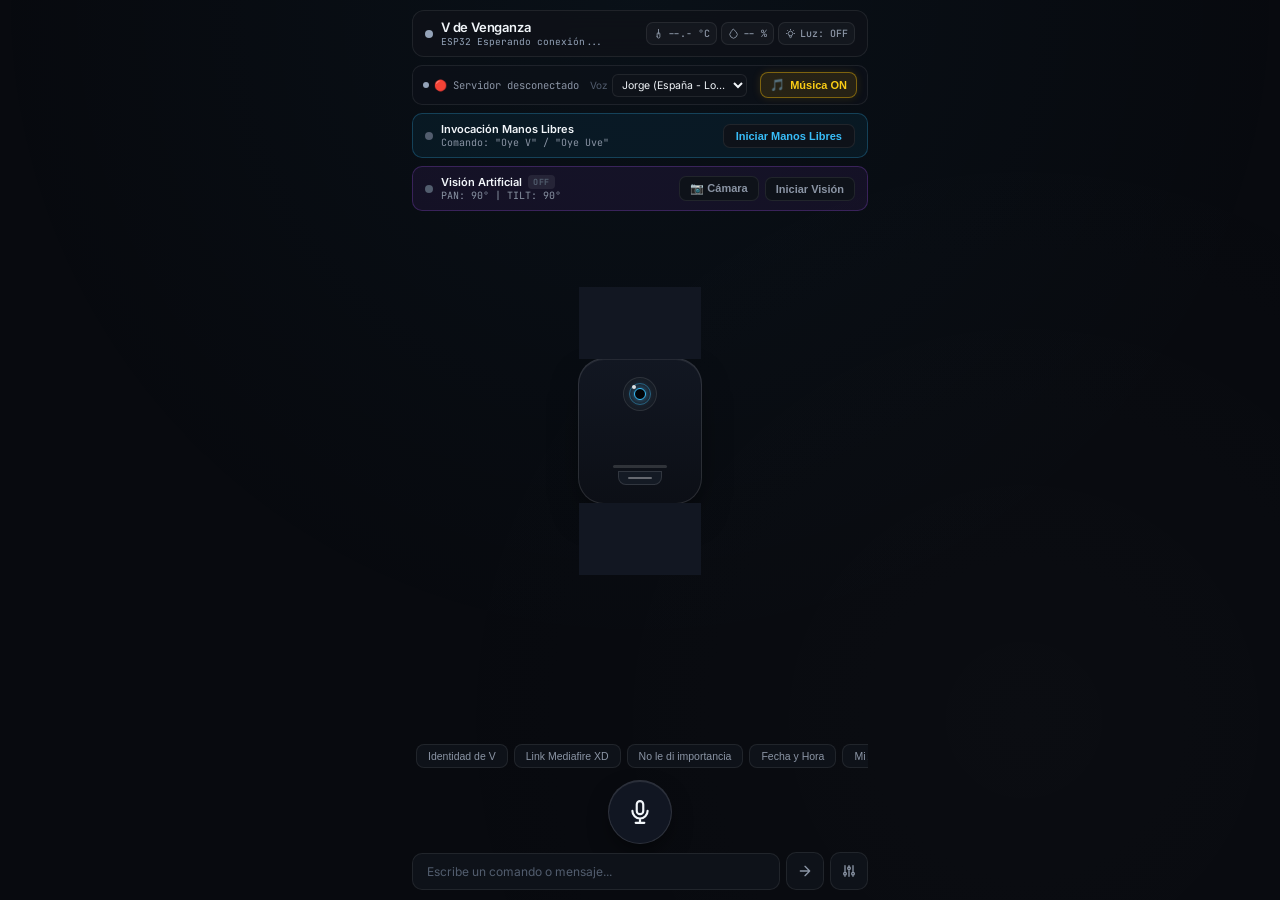
==== server_pc/static/index.html @ f15b4388 "feat: optimizaciones de rendimiento, modo conversacional V de Venganza y manos libres 'Oye V' - Desa" ====
<!DOCTYPE html>
<html lang="es">

<head>
  <meta charset="UTF-8">
  <meta name="viewport" content="width=device-width, initial-scale=1.0, maximum-scale=1.0, user-scalable=no">
  <meta name="theme-color" content="#090c10">
  <meta name="apple-mobile-web-app-capable" content="yes">
  <meta name="apple-mobile-web-app-status-bar-style" content="black-translucent">
  <title>V de Venganza · Asistente Animatrónico</title>

  <!-- Google Fonts: Inter / Plus Jakarta Sans & JetBrains Mono -->
  <link rel="preconnect" href="https://fonts.googleapis.com">
  <link rel="preconnect" href="https://fonts.gstatic.com" crossorigin>
  <link
    href="https://fonts.googleapis.com/css2?family=Inter:wght@400;500;600;700&family=JetBrains+Mono:wght@400;500;600&display=swap"
    rel="stylesheet">

  <link rel="stylesheet" href="style.css">
</head>

<body>

  <div class="app-container">

    <!-- CABECERA PRINCIPAL -->
    <header class="app-header">
      <div class="brand">
        <span class="status-pulse" id="esp32Dot"></span>
        <div class="brand-info">
          <span class="brand-name">V de Venganza</span>
          <span class="brand-status" id="esp32StatusText">ESP32 desconectado</span>
        </div>
      </div>

      <!-- TELEMETRÍA Y CONTROL RÁPIDO -->
      <div class="telemetry-bar">
        <div class="telemetry-item" id="tempBadge" title="Sensor LM75A">
          <svg class="telemetry-icon" viewBox="0 0 24 24" fill="none" stroke="currentColor">
            <path stroke-linecap="round" stroke-linejoin="round" stroke-width="2"
              d="M12 3v10m-3 6a3 3 0 006 0v-6a3 3 0 00-6 0v6z" />
          </svg>
          <span id="tempValue">--.- °C</span>
        </div>

        <div class="telemetry-item" id="humBadge" title="Sensor DHT11">
          <svg class="telemetry-icon" viewBox="0 0 24 24" fill="none" stroke="currentColor">
            <path stroke-linecap="round" stroke-linejoin="round" stroke-width="2"
              d="M12 2.69l5.66 5.66a8 8 0 11-11.31 0z" />
          </svg>
          <span id="humValue">-- %</span>
        </div>

        <button class="telemetry-item telemetry-toggle" id="btnToggleLight" title="Control Pin D7">
          <svg class="telemetry-icon" viewBox="0 0 24 24" fill="none" stroke="currentColor">
            <path stroke-linecap="round" stroke-linejoin="round" stroke-width="2"
              d="M9.663 17h4.673M12 3v1m6.364 1.636l-.707.707M21 12h-1M4 12H3m3.343-5.657l-.707-.707m2.828 9.9a5 5 0 117.072 0l-.548.547A3.374 3.374 0 0014 18.469V19a2 2 0 11-4 0v-.531c0-.895-.356-1.754-.988-2.386l-.548-.547z" />
          </svg>
          <span id="lightText">Luz: OFF</span>
        </button>
      </div>
    </header>

    <!-- BARRA SECUNDARIA DE ESTADO Y VOZ -->
    <div class="system-meta-bar">
      <div class="model-indicator" id="modelStatusPill">
        <span class="status-dot" id="ollamaDot"></span>
        <span class="model-name" id="modelStatusText">Ollama</span>
      </div>

      <div class="voice-selector">
        <label for="voiceSelect">Voz</label>
        <select id="voiceSelect">
          <option value="jorge" selected>Jorge (España - Loquendo Clásico)</option>
          <option value="carlos">Carlos (Latinoamérica - Loquendo)</option>
          <option value="carmen">Carmen (España - Loquendo)</option>
          <option value="diego">Diego (Argentina - Loquendo)</option>
          <option value="esperanza">Esperanza (México - Loquendo)</option>
          <option value="juan">Juan (España - Voz Grave Narrador)</option>
          <option value="francisca">Francisca (Chile - Loquendo)</option>
          <option value="daniel">Daniel (UK - Meme MLG / Moonbase)</option>
          <option value="dave">Dave (US - Loquendo)</option>
          <option value="felipe">Felipe (Brasil - Português)</option>
        </select>
      </div>

      <div class="bgm-control">
        <button class="btn-bgm-toggle active" id="btnToggleBgm" title="Música clásica de Loquendo de fondo">
          <span class="bgm-icon">🎵</span>
          <span id="bgmLabel">Música ON</span>
        </button>
      </div>
    </div>

    <!-- MODO ASISTENTE MANOS LIBRES (WAKENET / TIPO ALEXA) -->
    <div class="alexa-mode-bar" id="alexaModeBar">
      <div class="alexa-mode-info">
        <span class="alexa-pulse-dot" id="alexaDot"></span>
        <div class="alexa-text-group">
          <span class="alexa-mode-title" id="alexaTitle">Invocación Manos Libres</span>
          <span class="alexa-mode-desc" id="alexaDesc">Comando: "Oye V" / "Oye Uve"</span>
        </div>
      </div>
      <button class="alexa-toggle-btn" id="btnToggleAlexa" title="Activar escucha continua de V de Venganza">
        <span id="alexaBtnLabel">Iniciar Manos Libres</span>
      </button>
    </div>

    <!-- MODO VISIÓN ARTIFICIAL (SEGUIMIENTO FACIAL) -->
    <div class="vision-mode-bar" id="visionModeBar">
      <div class="vision-mode-info">
        <span class="vision-pulse-dot" id="visionDot"></span>
        <div class="vision-text-group">
          <div class="vision-title-row">
            <span class="vision-mode-title" id="visionTitle">Visión Artificial</span>
            <span class="vision-badge" id="visionBadge">OFF</span>
          </div>
          <span class="vision-mode-desc" id="visionAngles">PAN: 90° | TILT: 90°</span>
        </div>
      </div>
      <div class="vision-btn-group">
        <button class="vision-preview-btn" id="btnTogglePreview" title="Mostrar/ocultar cámara en vivo">
          <span id="previewBtnLabel">📷 Cámara</span>
        </button>
        <button class="vision-toggle-btn" id="btnToggleVision" title="Activar/desactivar seguimiento facial">
          <span id="visionBtnLabel">Iniciar Visión</span>
        </button>
      </div>
    </div>

    <!-- TARJETA DESPLEGABLE DE VIDEO EN VIVO -->
    <div class="vision-preview-card" id="visionPreviewCard" style="display: none;">
      <div class="vision-video-wrapper">
        <img id="visionFeedImg" alt="Cámara de visión por computadora" />
        <div class="vision-feed-overlay" id="visionFeedOverlay">
          <span id="feedFpsText">FPS: --</span>
          <span id="feedStatusText">INACTIVO</span>
        </div>
      </div>
      <div class="vision-controls-row">
        <label class="vision-chk-label">
          <input type="checkbox" id="chkInvertX" checked> Espejo (X)
        </label>
        <label class="vision-chk-label">
          <input type="checkbox" id="chkInvertY"> Invertir Y
        </label>
        <div class="vision-smooth-group">
          <span>Suavizado:</span>
          <input type="range" id="sliderSmooth" min="0.10" max="0.50" step="0.05" value="0.25">
        </div>
      </div>
    </div>

    <!-- ESCENARIO CENTRAL / CABEZA ANIMATRÓNICA -->
    <main class="animatronic-stage">
      <div class="audio-ripple-container" id="rippleContainer">
        <div class="ripple r1"></div>
        <div class="ripple r2"></div>
      </div>

      <div class="animatronic-avatar">
        <!-- Ojo animatrónico / sensor óptico -->
        <div class="eyes-socket">
          <div class="eyelid-top" id="eyelidTop"></div>
          <div class="eyeball" id="eyeball">
            <div class="pupil-ring"></div>
            <div class="pupil" id="pupil"></div>
            <div class="eye-reflection"></div>
          </div>
          <div class="eyelid-bottom" id="eyelidBottom"></div>
        </div>

        <!-- Mandíbula articulada con Lip-Sync -->
        <div class="jaw-container">
          <div class="jaw-upper"></div>
          <div class="jaw-lower" id="jawLower">
            <div class="jaw-teeth"></div>
          </div>
        </div>
      </div>

      <!-- ONDA DE AUDIO -->
      <div class="waveform-box" id="waveformBox">
        <canvas id="waveformCanvas"></canvas>
      </div>

      <!-- ESTADO Y SALIDA DE TEXTO -->
      <div class="dialogue-box">
        <p class="status-caption" id="statusCaption">Listo para escuchar</p>
        <p class="sub-caption" id="subCaption"></p>

        <div class="replay-audio-container" id="replayAudioContainer" style="display: none;">
          <button class="btn-replay" id="btnReplayAudio">
            Reproducir respuesta
          </button>
        </div>
      </div>
    </main>

    <!-- ACCIONES RÁPIDAS (CHIPS) -->
    <div class="quick-chips-wrapper">
      <div class="quick-chips">
        <button class="chip" data-prompt="¿Quién eres y cuál es tu propósito?">Identidad de V</button>
        <button class="chip" data-prompt="Pásame el link del tutorial en la descripción">Link Mediafire XD</button>
        <button class="chip" data-prompt="¿Qué viste en las sombras del laboratorio?">No le di importancia</button>
        <button class="chip" data-prompt="¿Qué fecha y hora tenemos hoy?">Fecha y Hora</button>
        <button class="chip" data-prompt="¿Qué compromisos tengo en mi agenda hoy?">Mi Agenda</button>
        <button class="chip" data-prompt="Enciende la luz del laboratorio">Encender luz</button>
        <button class="chip" data-prompt="Apaga la luz del laboratorio">Apagar luz</button>
        <button class="chip" data-prompt="Haz un parpadeo de prueba">Parpadeo</button>
      </div>
    </div>

    <!-- ZONA INFERIOR / ENTRADA Y MICRÓFONO -->
    <footer class="controls-footer">
      <div class="mic-button-wrapper">
        <button class="mic-button" id="btnMic" aria-label="Activar micrófono">
          <svg class="mic-icon" viewBox="0 0 24 24" fill="none" stroke="currentColor">
            <path stroke-linecap="round" stroke-linejoin="round" stroke-width="2"
              d="M19 11a7 7 0 01-7 7m0 0a7 7 0 01-7-7m7 7v4m0 0H8m4 0h4m-4-8a3 3 0 01-3-3V5a3 3 0 116 0v6a3 3 0 01-3 3z" />
          </svg>
        </button>
      </div>

      <div class="text-input-bar">
        <input type="text" id="inputQuery" placeholder="Escribe un comando o mensaje..." autocomplete="off">
        <button id="btnSendText" aria-label="Enviar">
          <svg viewBox="0 0 24 24" fill="none" stroke="currentColor">
            <path stroke-linecap="round" stroke-linejoin="round" stroke-width="2" d="M5 12h14m-7-7l7 7-7 7" />
          </svg>
        </button>
        <button id="btnToggleManual" class="btn-settings" title="Calibración de servos" aria-label="Ajustes">
          <svg viewBox="0 0 24 24" fill="none" stroke="currentColor">
            <path stroke-linecap="round" stroke-linejoin="round" stroke-width="2"
              d="M12 6V4m0 2a2 2 0 100 4m0-4a2 2 0 110 4m-6 8a2 2 0 100-4m0 4a2 2 0 110-4m0 4v2m0-6V4m6 6v10m6-2a2 2 0 100-4m0 4a2 2 0 110-4m0 4v2m0-6V4" />
          </svg>
        </button>
      </div>

      <!-- PANEL DE CALIBRACIÓN DE SERVOS -->
      <div class="manual-panel" id="manualPanel">
        <div class="manual-header">
          <h3>Calibración de servos</h3>
          <button id="btnCloseManual" aria-label="Cerrar">&times;</button>
        </div>

        <div class="slider-row">
          <label>Mandíbula <span class="slider-val" id="valMouth">90°</span></label>
          <input type="range" id="sliderMouth" min="90" max="130" value="90">
        </div>

        <div class="slider-row">
          <label>Ojos Pan (Horizontal) <span class="slider-val" id="valEyes">90°</span></label>
          <input type="range" id="sliderEyes" min="60" max="120" value="90">
        </div>

        <div class="slider-row">
          <label>Ojos Tilt (Vertical) <span class="slider-val" id="valEyesV">90°</span></label>
          <input type="range" id="sliderEyesV" min="70" max="110" value="90">
        </div>

        <div class="slider-row">
          <label>Música Loquendo <span class="slider-val" id="valBgmVol">15%</span></label>
          <input type="range" id="sliderBgmVol" min="0" max="40" value="15">
        </div>

        <div class="manual-actions">
          <button id="btnTriggerBlink">Parpadear</button>
          <button id="btnCenterAll">Centrar (90°)</button>
        </div>
      </div>
    </footer>

  </div>

  <!-- ELEMENTO DE AUDIO PARA REPRODUCCIÓN DE VOZ -->
  <audio id="audioPlayer" preload="auto" playsinline></audio>

  <!-- ELEMENTO DE AUDIO PARA MÚSICA DE FONDO LOQUENDO -->
  <audio id="loquendoBgm" preload="auto" playsinline loop src="/audio/musica_loquendo.mp4"></audio>

  <script src="app.js"></script>
</body>

</html>
---- server_pc/static/style.css ----
/* ==========================================================================
   ANIMATRONICO · ESTILOS MINIMALISTAS
   Inspirado en interfaces de software, infraestructura y hosting moderno (Codrop)
   Paleta monocromática y oscura, bordes finos y tipografía técnica
   ========================================================================== */

:root {
  --bg-app: #080a0f;
  --bg-surface: #0e1219;
  --bg-surface-hover: #141a24;
  --bg-card: rgba(14, 18, 25, 0.88);
  --bg-card-subtle: rgba(255, 255, 255, 0.03);

  --border-subtle: rgba(255, 255, 255, 0.08);
  --border-active: rgba(255, 255, 255, 0.22);
  --border-focus: #38bdf8;

  --text-primary: #f1f5f9;
  --text-secondary: #8b95a5;
  --text-muted: #525d6e;

  --accent-cyan: #38bdf8;
  --status-ready: #10b981;
  --status-alert: #ef4444;
  --status-pending: #94a3b8;

  --safe-bottom: env(safe-area-inset-bottom, 16px);
}

* {
  margin: 0;
  padding: 0;
  box-sizing: border-box;
  -webkit-tap-highlight-color: transparent;
  user-select: none;
}

html,
body {
  width: 100%;
  min-height: 100%;
  min-height: 100dvh;
  overflow-x: hidden;
  overflow-y: auto;
  background-color: var(--bg-app);
  color: var(--text-primary);
  font-family: 'Inter', -apple-system, BlinkMacSystemFont, 'Segoe UI', Roboto, sans-serif;
  -webkit-font-smoothing: antialiased;
  -moz-osx-font-smoothing: grayscale;
}

/* Fondo técnico sutil */
body::before {
  content: '';
  position: fixed;
  top: 0;
  left: 0;
  width: 100%;
  height: 100%;
  background:
    radial-gradient(circle at 50% 0%, rgba(56, 189, 248, 0.04) 0%, transparent 60%),
    radial-gradient(circle at 80% 80%, rgba(255, 255, 255, 0.015) 0%, transparent 50%);
  pointer-events: none;
  z-index: 0;
}

.app-container {
  position: relative;
  z-index: 1;
  display: flex;
  flex-direction: column;
  width: 100%;
  min-height: 100dvh;
  max-width: 480px;
  margin: 0 auto;
  padding: 10px 12px calc(var(--safe-bottom) + 10px);
  gap: 8px;
}

/* ==========================================================================
   1. CABECERA Y TELEMETRÍA (ESTILO SERVIDOR / INFRAESTRUCTURA)
   ========================================================================== */
.app-header {
  display: flex;
  justify-content: space-between;
  align-items: center;
  gap: 8px;
  padding: 8px 12px;
  background: var(--bg-card);
  backdrop-filter: blur(16px);
  -webkit-backdrop-filter: blur(16px);
  border: 1px solid var(--border-subtle);
  border-radius: 12px;
  flex-shrink: 0;
}

.brand {
  display: flex;
  align-items: center;
  gap: 8px;
  min-width: 0;
  flex-shrink: 1;
}

.status-pulse {
  width: 8px;
  height: 8px;
  border-radius: 50%;
  background: var(--status-pending);
  flex-shrink: 0;
  transition: all 0.25s ease;
}

.status-pulse.connected {
  background: var(--status-ready);
  box-shadow: 0 0 8px rgba(16, 185, 129, 0.4);
}

.brand-info {
  display: flex;
  flex-direction: column;
  min-width: 0;
  overflow: hidden;
}

.brand-name {
  font-size: 13px;
  font-weight: 600;
  letter-spacing: -0.2px;
  color: var(--text-primary);
  white-space: nowrap;
  overflow: hidden;
  text-overflow: ellipsis;
}

.brand-status {
  font-size: 9.5px;
  font-family: 'JetBrains Mono', monospace;
  color: var(--text-secondary);
  white-space: nowrap;
  overflow: hidden;
  text-overflow: ellipsis;
}

/* Grupo de telemetría */
.telemetry-bar {
  display: flex;
  align-items: center;
  gap: 4px;
  flex-shrink: 0;
}

.telemetry-item {
  display: inline-flex;
  align-items: center;
  gap: 4px;
  background: var(--bg-card-subtle);
  border: 1px solid var(--border-subtle);
  padding: 4px 6px;
  border-radius: 7px;
  font-family: 'JetBrains Mono', monospace;
  font-size: 10px;
  font-weight: 500;
  color: var(--text-secondary);
  transition: all 0.2s ease;
  white-space: nowrap;
}

.telemetry-icon {
  width: 11px;
  height: 11px;
  stroke: var(--text-secondary);
  flex-shrink: 0;
}

.telemetry-toggle {
  cursor: pointer;
  background: var(--bg-card-subtle);
  color: var(--text-secondary);
}

.telemetry-toggle:hover {
  background: var(--bg-surface-hover);
  border-color: var(--border-active);
}

.telemetry-toggle.active {
  color: var(--text-primary);
  border-color: rgba(255, 255, 255, 0.25);
  background: rgba(255, 255, 255, 0.08);
}

.telemetry-toggle.active .telemetry-icon {
  stroke: var(--text-primary);
}

/* ==========================================================================
   2. BARRA DE SISTEMA Y SELECTOR DE VOZ
   ========================================================================== */
.system-meta-bar {
  display: flex;
  justify-content: space-between;
  align-items: center;
  gap: 6px;
  margin-top: 0;
  padding: 6px 10px;
  background: rgba(14, 18, 25, 0.6);
  border: 1px solid var(--border-subtle);
  border-radius: 10px;
  flex-shrink: 0;
}

.model-indicator {
  display: flex;
  align-items: center;
  gap: 5px;
  flex-shrink: 0;
}

.status-dot {
  width: 6px;
  height: 6px;
  border-radius: 50%;
  background: var(--status-pending);
  transition: background-color 0.2s;
  flex-shrink: 0;
}

.status-dot.ready {
  background: var(--status-ready);
}

.model-name {
  font-family: 'JetBrains Mono', monospace;
  font-size: 10.5px;
  color: var(--text-secondary);
  white-space: nowrap;
}

.voice-selector {
  display: flex;
  align-items: center;
  gap: 4px;
  min-width: 0;
  flex: 1;
  max-width: 160px;
}

.voice-selector label {
  font-size: 10px;
  color: var(--text-muted);
  flex-shrink: 0;
}

.voice-selector select {
  width: 100%;
  max-width: 135px;
  background: var(--bg-surface);
  color: var(--text-primary);
  border: 1px solid var(--border-subtle);
  border-radius: 6px;
  padding: 3px 5px;
  font-size: 10.5px;
  font-family: inherit;
  outline: none;
  cursor: pointer;
  transition: border-color 0.15s;
  text-overflow: ellipsis;
  overflow: hidden;
  white-space: nowrap;
}

.voice-selector select:focus {
  border-color: var(--border-focus);
}

/* ==========================================================================
   3. ESCENARIO CENTRAL / CABEZA ANIMATRÓNICA
   ========================================================================== */
.animatronic-stage {
  flex: 1 0 auto;
  display: flex;
  flex-direction: column;
  justify-content: center;
  align-items: center;
  position: relative;
  min-height: 180px;
  margin: 2px 0;
}

.audio-ripple-container {
  position: absolute;
  width: 200px;
  height: 200px;
  pointer-events: none;
  display: flex;
  align-items: center;
  justify-content: center;
}

.ripple {
  position: absolute;
  border-radius: 50%;
  border: 1px solid rgba(255, 255, 255, 0.15);
  opacity: 0;
  transition: all 0.15s ease;
}

.ripple.r1 {
  width: 150px;
  height: 150px;
}

.ripple.r2 {
  width: 190px;
  height: 190px;
}

body.speaking .ripple {
  animation: techRipple 1.6s cubic-bezier(0.2, 0.8, 0.2, 1) infinite;
}

body.speaking .ripple.r2 {
  animation-delay: 0.4s;
}

@keyframes techRipple {
  0% {
    transform: scale(0.85);
    opacity: 0.5;
  }

  100% {
    transform: scale(1.25);
    opacity: 0;
  }
}

/* Chasis del animatrónico */
.animatronic-avatar {
  width: 124px;
  height: 146px;
  background: linear-gradient(180deg, #121722 0%, #0c0f16 100%);
  border-radius: 26px;
  border: 1px solid rgba(255, 255, 255, 0.12);
  box-shadow:
    0 16px 36px -12px rgba(0, 0, 0, 0.7),
    inset 0 1px 0 rgba(255, 255, 255, 0.08);
  display: flex;
  flex-direction: column;
  align-items: center;
  justify-content: space-between;
  padding: 18px 12px;
  position: relative;
  z-index: 2;
  flex-shrink: 0;
}
  width: 136px;
  height: 160px;
  background: linear-gradient(180deg, #121722 0%, #0c0f16 100%);
  border-radius: 28px;
  border: 1px solid rgba(255, 255, 255, 0.12);
  box-shadow:
    0 16px 36px -12px rgba(0, 0, 0, 0.7),
    inset 0 1px 0 rgba(255, 255, 255, 0.08);
  display: flex;
  flex-direction: column;
  align-items: center;
  justify-content: space-between;
  padding: 22px 14px;
  position: relative;
  z-index: 2;
}

/* Ojo animatrónico / sensor óptico */
.eyes-socket {
  width: 90px;
  height: 46px;
  background: #040609;
  border-radius: 23px;
  border: 1px solid rgba(255, 255, 255, 0.1);
  position: relative;
  overflow: hidden;
  display: flex;
  align-items: center;
  justify-content: center;
  box-shadow: inset 0 2px 6px rgba(0, 0, 0, 0.8);
}

.eyeball {
  width: 34px;
  height: 34px;
  border-radius: 50%;
  background: radial-gradient(circle, #252e3d 0%, #151b24 70%, #0d1219 100%);
  position: relative;
  border: 1px solid rgba(255, 255, 255, 0.1);
  transition: transform 0.15s ease-out;
  display: flex;
  align-items: center;
  justify-content: center;
}

.pupil-ring {
  width: 22px;
  height: 22px;
  border-radius: 50%;
  border: 1px solid rgba(56, 189, 248, 0.4);
  position: absolute;
}

.pupil {
  width: 12px;
  height: 12px;
  border-radius: 50%;
  background: #020407;
  border: 1.5px solid var(--accent-cyan);
  box-shadow: 0 0 6px rgba(56, 189, 248, 0.5);
  position: absolute;
  top: 50%;
  left: 50%;
  transform: translate(-50%, -50%);
}

.eye-reflection {
  width: 4px;
  height: 4px;
  border-radius: 50%;
  background: rgba(255, 255, 255, 0.85);
  position: absolute;
  top: 7px;
  left: 8px;
}

.eyelid-top,
.eyelid-bottom {
  position: absolute;
  width: 100%;
  height: 50%;
  background: #121722;
  left: 0;
  transition: transform 0.08s ease-in-out;
  z-index: 3;
}

.eyelid-top {
  top: 0;
  transform: translateY(-100%);
}

.eyelid-bottom {
  bottom: 0;
  transform: translateY(100%);
}

.eyes-socket.blink .eyelid-top {
  transform: translateY(0);
}

.eyes-socket.blink .eyelid-bottom {
  transform: translateY(0);
}

/* Mandíbula con Lip-Sync */
.jaw-container {
  width: 64px;
  height: 28px;
  display: flex;
  flex-direction: column;
  align-items: center;
  justify-content: flex-end;
}

.jaw-upper {
  width: 54px;
  height: 3px;
  background: rgba(255, 255, 255, 0.14);
  border-radius: 2px;
}

.jaw-lower {
  width: 44px;
  height: 14px;
  background: #141a24;
  border: 1px solid rgba(255, 255, 255, 0.12);
  border-radius: 0 0 8px 8px;
  margin-top: 3px;
  transition: transform 0.05s linear;
  display: flex;
  justify-content: center;
  align-items: center;
}

.jaw-teeth {
  width: 24px;
  height: 2px;
  background: rgba(255, 255, 255, 0.35);
  border-radius: 1px;
}

/* Visualizador de onda de audio */
.waveform-box {
  width: 160px;
  height: 24px;
  margin-top: 10px;
  opacity: 0;
  transition: opacity 0.2s ease;
  pointer-events: none;
}

body.listening .waveform-box,
body.speaking .waveform-box {
  opacity: 1;
}

#waveformCanvas {
  width: 100%;
  height: 100%;
}

/* Área de diálogo */
.dialogue-box {
  margin-top: 10px;
  text-align: center;
  max-width: 90%;
  min-height: 48px;
}

.status-caption {
  font-size: 13px;
  font-weight: 500;
  color: var(--text-primary);
  line-height: 1.4;
  transition: all 0.2s;
}

.sub-caption {
  font-size: 11px;
  color: var(--text-muted);
  margin-top: 3px;
  font-family: 'JetBrains Mono', monospace;
}

.replay-audio-container {
  margin-top: 8px;
}

.btn-replay {
  background: var(--bg-surface);
  border: 1px solid var(--border-subtle);
  color: var(--text-primary);
  padding: 5px 12px;
  border-radius: 6px;
  font-size: 11px;
  font-weight: 500;
  cursor: pointer;
  transition: all 0.15s ease;
}

.btn-replay:hover {
  background: var(--bg-surface-hover);
  border-color: var(--border-active);
}

.btn-replay.speaking-active {
  border-color: var(--accent-cyan);
  color: var(--accent-cyan);
}

/* ==========================================================================
   4. ACCIONES RÁPIDAS (CHIPS MONOCROMÁTICOS)
   ========================================================================== */
.quick-chips-wrapper {
  width: 100%;
  overflow-x: auto;
  padding: 2px 0 4px;
  -webkit-overflow-scrolling: touch;
  scrollbar-width: none;
  flex-shrink: 0;
}

.quick-chips-wrapper::-webkit-scrollbar {
  display: none;
}

.quick-chips {
  display: flex;
  gap: 6px;
  width: max-content;
  padding: 0 4px;
}

.chip {
  background: var(--bg-surface);
  border: 1px solid var(--border-subtle);
  color: var(--text-secondary);
  padding: 5px 11px;
  border-radius: 8px;
  font-size: 10.5px;
  font-weight: 500;
  white-space: nowrap;
  cursor: pointer;
  transition: all 0.15s ease;
}

.chip:hover {
  background: var(--bg-surface-hover);
  color: var(--text-primary);
  border-color: var(--border-active);
}

.chip:active {
  transform: scale(0.97);
}

/* ==========================================================================
   5. CONTROLES INFERIORES: MICRÓFONO Y ENTRADA
   ========================================================================== */
.controls-footer {
  display: flex;
  flex-direction: column;
  align-items: center;
  gap: 8px;
  position: relative;
  width: 100%;
  flex-shrink: 0;
  margin-top: auto;
}

.mic-button-wrapper {
  display: flex;
  justify-content: center;
  align-items: center;
}

.mic-button {
  width: 64px;
  height: 64px;
  border-radius: 50%;
  background: #111622;
  border: 1px solid rgba(255, 255, 255, 0.12);
  color: var(--text-primary);
  display: flex;
  align-items: center;
  justify-content: center;
  cursor: pointer;
  box-shadow:
    0 10px 24px -6px rgba(0, 0, 0, 0.6),
    inset 0 1px 0 rgba(255, 255, 255, 0.1);
  transition: all 0.2s cubic-bezier(0.16, 1, 0.3, 1);
}

.mic-button:hover {
  background: #161c2a;
  border-color: rgba(255, 255, 255, 0.2);
}

.mic-button:active {
  transform: scale(0.94);
}

.mic-button.recording {
  background: #1a0f12;
  border-color: var(--status-alert);
  color: var(--status-alert);
  box-shadow: 0 0 20px rgba(239, 68, 68, 0.4);
  animation: pulseRecording 1.4s infinite;
}

@keyframes pulseRecording {
  0% {
    transform: scale(1);
  }

  50% {
    transform: scale(1.05);
  }

  100% {
    transform: scale(1);
  }
}

.mic-icon {
  width: 26px;
  height: 26px;
}

/* Entrada de texto */
.text-input-bar {
  display: flex;
  align-items: center;
  gap: 6px;
  width: 100%;
}

.text-input-bar input {
  flex: 1;
  background: var(--bg-surface);
  border: 1px solid var(--border-subtle);
  padding: 10px 14px;
  border-radius: 10px;
  color: var(--text-primary);
  font-size: 12px;
  font-family: inherit;
  outline: none;
  transition: border-color 0.15s;
  user-select: text;
}

.text-input-bar input:focus {
  border-color: var(--border-focus);
}

.text-input-bar input::placeholder {
  color: var(--text-muted);
}

.text-input-bar button {
  width: 38px;
  height: 38px;
  border-radius: 10px;
  background: var(--bg-surface);
  border: 1px solid var(--border-subtle);
  color: var(--text-secondary);
  display: flex;
  align-items: center;
  justify-content: center;
  cursor: pointer;
  transition: all 0.15s ease;
  flex-shrink: 0;
}

.text-input-bar button:hover {
  background: var(--bg-surface-hover);
  color: var(--text-primary);
  border-color: var(--border-active);
}

.text-input-bar button:active {
  transform: scale(0.96);
}

.text-input-bar button svg {
  width: 16px;
  height: 16px;
}

/* ==========================================================================
   6. PANEL DESPLEGABLE DE CALIBRACIÓN DE SERVOS
   ========================================================================== */
.manual-panel {
  position: fixed;
  bottom: 0;
  left: 50%;
  transform: translate(-50%, 120%);
  width: 100%;
  max-width: 480px;
  background: #0d1117;
  border: 1px solid var(--border-subtle);
  border-radius: 16px 16px 0 0;
  padding: 16px;
  box-shadow: 0 -12px 32px rgba(0, 0, 0, 0.8);
  transition: transform 0.25s cubic-bezier(0.16, 1, 0.3, 1);
  z-index: 100;
}

.manual-panel.open {
  transform: translate(-50%, 0);
}

.manual-header {
  display: flex;
  justify-content: space-between;
  align-items: center;
  margin-bottom: 12px;
  padding-bottom: 6px;
  border-bottom: 1px solid var(--border-subtle);
}

.manual-header h3 {
  font-size: 12px;
  font-weight: 600;
  color: var(--text-primary);
}

.manual-header button {
  background: none;
  border: none;
  color: var(--text-muted);
  font-size: 18px;
  cursor: pointer;
  line-height: 1;
}

.manual-header button:hover {
  color: var(--text-primary);
}

.slider-row {
  margin-bottom: 10px;
}

.slider-row label {
  display: flex;
  justify-content: space-between;
  font-size: 11px;
  font-weight: 500;
  color: var(--text-secondary);
  margin-bottom: 4px;
}

.slider-val {
  font-family: 'JetBrains Mono', monospace;
  color: var(--text-primary);
}

.slider-row input[type="range"] {
  width: 100%;
  height: 4px;
  border-radius: 2px;
  background: #1e2532;
  accent-color: var(--text-primary);
  outline: none;
}

.manual-actions {
  display: flex;
  gap: 8px;
  margin-top: 12px;
}

.manual-actions button {
  flex: 1;
  padding: 8px;
  border-radius: 8px;
  background: var(--bg-surface);
  border: 1px solid var(--border-subtle);
  color: var(--text-secondary);
  font-size: 11px;
  font-weight: 500;
  cursor: pointer;
  transition: all 0.15s ease;
}

.manual-actions button:hover {
  background: var(--bg-surface-hover);
  color: var(--text-primary);
  border-color: var(--border-active);
}

/* ==========================================================================
   MODO ASISTENTE MANOS LIBRES (TIPO ALEXA / WAKENET)
   ========================================================================== */
.alexa-mode-bar {
  display: flex;
  align-items: center;
  justify-content: space-between;
  gap: 8px;
  padding: 8px 12px;
  margin-top: 0;
  background: rgba(14, 165, 233, 0.07);
  border: 1px solid rgba(56, 189, 248, 0.25);
  border-radius: 10px;
  transition: all 0.25s ease;
  flex-shrink: 0;
}

.alexa-mode-bar.listening {
  background: rgba(16, 185, 129, 0.1);
  border-color: rgba(16, 185, 129, 0.45);
}

.alexa-mode-bar.wake-triggered {
  background: rgba(245, 158, 11, 0.12);
  border-color: rgba(245, 158, 11, 0.55);
  animation: pulse-wake 1.2s infinite alternate;
}

@keyframes pulse-wake {
  0% {
    box-shadow: 0 0 4px rgba(245, 158, 11, 0.2);
  }

  100% {
    box-shadow: 0 0 14px rgba(245, 158, 11, 0.4);
  }
}

.alexa-mode-info {
  display: flex;
  align-items: center;
  gap: 8px;
  min-width: 0;
}

.alexa-pulse-dot {
  width: 8px;
  height: 8px;
  border-radius: 50%;
  background: var(--text-muted);
  flex-shrink: 0;
  transition: all 0.2s ease;
}

.alexa-pulse-dot.active {
  background: #38bdf8;
  box-shadow: 0 0 8px rgba(56, 189, 248, 0.6);
  animation: pulse-dot 1.8s infinite;
}

.alexa-pulse-dot.hearing {
  background: #10b981;
  box-shadow: 0 0 10px rgba(16, 185, 129, 0.8);
  animation: pulse-dot 0.8s infinite;
}

@keyframes pulse-dot {
  0% {
    transform: scale(0.95);
    opacity: 0.7;
  }

  50% {
    transform: scale(1.3);
    opacity: 1;
  }

  100% {
    transform: scale(0.95);
    opacity: 0.7;
  }
}

.alexa-text-group {
  display: flex;
  flex-direction: column;
  min-width: 0;
}

.alexa-mode-title {
  font-size: 11px;
  font-weight: 600;
  color: var(--text-primary);
  white-space: nowrap;
  overflow: hidden;
  text-overflow: ellipsis;
}

.alexa-mode-desc {
  font-size: 10px;
  color: var(--text-secondary);
  font-family: 'JetBrains Mono', monospace;
  white-space: nowrap;
  overflow: hidden;
  text-overflow: ellipsis;
}

.alexa-toggle-btn {
  padding: 5px 12px;
  background: var(--bg-surface);
  border: 1px solid var(--border-subtle);
  border-radius: 7px;
  color: var(--accent-cyan);
  font-size: 11px;
  font-weight: 600;
  cursor: pointer;
  white-space: nowrap;
  transition: all 0.2s ease;
}

.alexa-toggle-btn:hover {
  background: var(--bg-surface-hover);
  border-color: var(--accent-cyan);
}

.alexa-toggle-btn.running {
  background: rgba(16, 185, 129, 0.15);
  border-color: #10b981;
  color: #10b981;
}

/* ==========================================================================
   MODO VISIÓN ARTIFICIAL (SEGUIMIENTO FACIAL CON CÁMARA)
   ========================================================================== */
.vision-mode-bar {
  display: flex;
  align-items: center;
  justify-content: space-between;
  gap: 8px;
  padding: 8px 12px;
  margin-top: 0;
  background: rgba(168, 85, 247, 0.08);
  border: 1px solid rgba(168, 85, 247, 0.25);
  border-radius: 10px;
  transition: all 0.25s ease;
  flex-shrink: 0;
}

.vision-mode-bar.active {
  background: rgba(168, 85, 247, 0.15);
  border-color: rgba(168, 85, 247, 0.55);
  box-shadow: 0 0 12px rgba(168, 85, 247, 0.2);
}

.vision-mode-bar.tracking {
  background: rgba(16, 185, 129, 0.12);
  border-color: rgba(16, 185, 129, 0.5);
  box-shadow: 0 0 14px rgba(16, 185, 129, 0.25);
}

.vision-mode-info {
  display: flex;
  align-items: center;
  gap: 8px;
  min-width: 0;
}

.vision-pulse-dot {
  width: 8px;
  height: 8px;
  border-radius: 50%;
  background: var(--text-muted);
  flex-shrink: 0;
  transition: all 0.2s ease;
}

.vision-pulse-dot.active {
  background: #a855f7;
  box-shadow: 0 0 8px #a855f7;
}

.vision-pulse-dot.tracking {
  background: #10b981;
  box-shadow: 0 0 8px #10b981;
  animation: pulse-tracking 1s infinite alternate;
}

@keyframes pulse-tracking {
  0% {
    transform: scale(1);
    opacity: 0.8;
  }

  100% {
    transform: scale(1.3);
    opacity: 1;
  }
}

.vision-text-group {
  display: flex;
  flex-direction: column;
  min-width: 0;
}

.vision-title-row {
  display: flex;
  align-items: center;
  gap: 6px;
}

.vision-mode-title {
  font-size: 11px;
  font-weight: 600;
  color: var(--text-primary);
  white-space: nowrap;
}

.vision-badge {
  font-size: 8.5px;
  font-family: 'JetBrains Mono', monospace;
  font-weight: 700;
  padding: 1px 5px;
  border-radius: 4px;
  background: rgba(255, 255, 255, 0.08);
  color: var(--text-muted);
  letter-spacing: 0.5px;
}

.vision-badge.active {
  background: rgba(168, 85, 247, 0.3);
  color: #c084fc;
}

.vision-badge.tracking {
  background: rgba(16, 185, 129, 0.3);
  color: #34d399;
}

.vision-mode-desc {
  font-size: 10px;
  color: var(--text-secondary);
  font-family: 'JetBrains Mono', monospace;
  white-space: nowrap;
}

.vision-btn-group {
  display: flex;
  align-items: center;
  gap: 6px;
}

.vision-preview-btn,
.vision-toggle-btn {
  padding: 5px 10px;
  background: var(--bg-surface);
  border: 1px solid var(--border-subtle);
  border-radius: 7px;
  color: var(--text-secondary);
  font-size: 11px;
  font-weight: 600;
  cursor: pointer;
  white-space: nowrap;
  transition: all 0.2s ease;
}

.vision-preview-btn:hover,
.vision-toggle-btn:hover {
  background: var(--bg-surface-hover);
  border-color: var(--border-hover);
  color: var(--text-primary);
}

.vision-preview-btn.active {
  color: #38bdf8;
  border-color: #38bdf8;
  background: rgba(56, 189, 248, 0.12);
}

.vision-toggle-btn.running {
  background: rgba(168, 85, 247, 0.2);
  border-color: #a855f7;
  color: #d8b4fe;
}

/* TARJETA DESPLEGABLE DE VIDEO */
.vision-preview-card {
  margin-top: 8px;
  background: var(--bg-card);
  border: 1px solid var(--border-subtle);
  border-radius: 12px;
  padding: 10px;
  display: flex;
  flex-direction: column;
  gap: 8px;
  animation: fadeInDown 0.25s ease;
}

@keyframes fadeInDown {
  from {
    opacity: 0;
    transform: translateY(-6px);
  }

  to {
    opacity: 1;
    transform: translateY(0);
  }
}

.vision-video-wrapper {
  position: relative;
  width: 100%;
  aspect-ratio: 4 / 3;
  background: #000;
  border-radius: 8px;
  overflow: hidden;
  display: flex;
  align-items: center;
  justify-content: center;
}

.vision-video-wrapper img {
  width: 100%;
  height: 100%;
  object-fit: cover;
  display: block;
}

.vision-feed-overlay {
  position: absolute;
  top: 6px;
  left: 6px;
  right: 6px;
  display: flex;
  justify-content: space-between;
  font-size: 10px;
  font-family: 'JetBrains Mono', monospace;
  font-weight: 600;
  pointer-events: none;
}

.vision-feed-overlay span {
  padding: 2px 6px;
  background: rgba(0, 0, 0, 0.65);
  border-radius: 4px;
  backdrop-filter: blur(4px);
  color: #fff;
}

.vision-controls-row {
  display: flex;
  align-items: center;
  justify-content: space-between;
  gap: 8px;
  font-size: 11px;
  color: var(--text-secondary);
}

.vision-chk-label {
  display: flex;
  align-items: center;
  gap: 4px;
  cursor: pointer;
  user-select: none;
}

.vision-smooth-group {
  display: flex;
  align-items: center;
  gap: 6px;
}

.vision-smooth-group input[type="range"] {
  width: 70px;
}

/* ==========================================================================
   BOTÓN DE CONTROL DE MÚSICA DE FONDO LOQUENDO
   ========================================================================== */
.bgm-control {
  display: flex;
  align-items: center;
}

.btn-bgm-toggle {
  display: flex;
  align-items: center;
  gap: 5px;
  padding: 5px 9px;
  background: var(--bg-surface);
  border: 1px solid var(--border-subtle);
  border-radius: 8px;
  color: var(--text-secondary);
  font-size: 11px;
  font-weight: 600;
  cursor: pointer;
  transition: all 0.2s ease;
  user-select: none;
}

.btn-bgm-toggle:hover {
  background: var(--bg-surface-hover);
  border-color: var(--border-hover);
  color: var(--text-primary);
}

.btn-bgm-toggle.active {
  background: rgba(234, 179, 8, 0.12);
  border-color: rgba(234, 179, 8, 0.45);
  color: #facc15;
  box-shadow: 0 0 8px rgba(234, 179, 8, 0.15);
}

.bgm-icon {
  font-size: 12px;
}

/* ==========================================================================
   MEDIA QUERIES PARA ADAPTACIÓN MÓVIL EXACTA (SIN TRASLAPES)
   ========================================================================== */
@media (max-width: 420px) {
  .app-container {
    padding: 8px 10px calc(var(--safe-bottom) + 8px);
    gap: 6px;
  }

  .brand-name {
    font-size: 12px;
  }

  .telemetry-item {
    padding: 3px 5px;
    font-size: 9.5px;
    gap: 3px;
  }

  .telemetry-icon {
    width: 10px;
    height: 10px;
  }

  .voice-selector select {
    max-width: 115px;
    font-size: 10px;
  }

  .model-name {
    font-size: 10px;
  }

  .alexa-toggle-btn,
  .vision-preview-btn,
  .vision-toggle-btn {
    padding: 4px 8px;
    font-size: 10px;
  }

  .animatronic-avatar {
    width: 110px;
    height: 130px;
    padding: 14px 10px;
  }
}

@media (max-height: 720px) {
  .animatronic-stage {
    min-height: 140px;
  }

  .animatronic-avatar {
    transform: scale(0.85);
    margin: -10px 0;
  }

  .audio-ripple-container {
    transform: scale(0.85);
  }

  .dialogue-box {
    margin-top: 4px;
    min-height: 34px;
  }

  .status-caption {
    font-size: 12px;
  }

  .mic-button {
    width: 52px;
    height: 52px;
  }

  .mic-icon {
    width: 22px;
    height: 22px;
  }
}
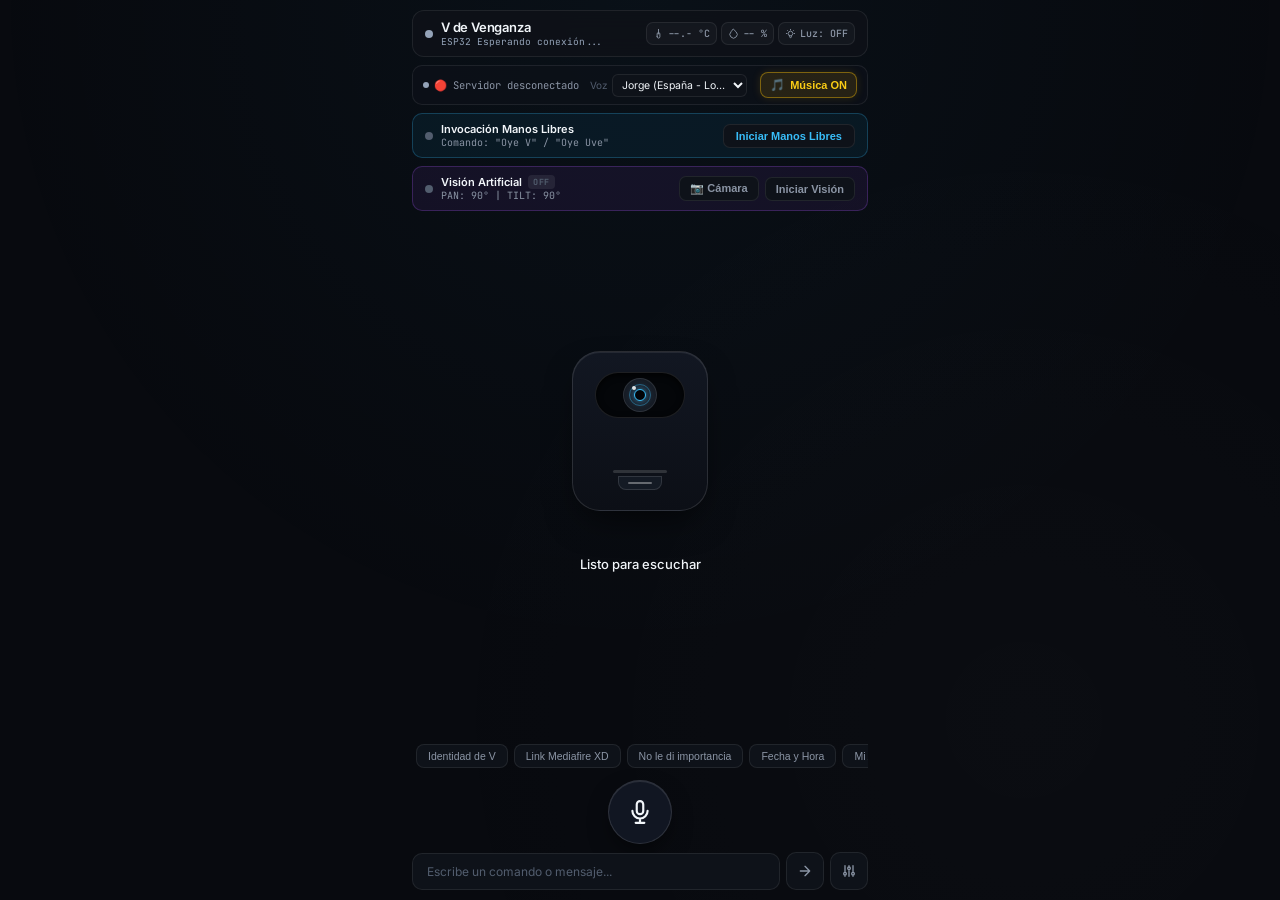
==== commit 978ee733: "implementacion de servos" ====
--- a/server_pc/static/index.html
+++ b/server_pc/static/index.html
@@ -245,18 +245,18 @@
         </div>
 
         <div class="slider-row">
-          <label>Mandíbula <span class="slider-val" id="valMouth">90°</span></label>
-          <input type="range" id="sliderMouth" min="90" max="130" value="90">
-        </div>
-
-        <div class="slider-row">
-          <label>Ojos Pan (Horizontal) <span class="slider-val" id="valEyes">90°</span></label>
-          <input type="range" id="sliderEyes" min="60" max="120" value="90">
-        </div>
-
-        <div class="slider-row">
-          <label>Ojos Tilt (Vertical) <span class="slider-val" id="valEyesV">90°</span></label>
-          <input type="range" id="sliderEyesV" min="70" max="110" value="90">
+          <label>Servo 1 · Canal 0 PCA9685 (Mandíbula) <span class="slider-val" id="valMouth">90°</span></label>
+          <input type="range" id="sliderMouth" min="30" max="150" value="90">
+        </div>
+
+        <div class="slider-row">
+          <label>Servo 2 · Canal 1 PCA9685 (Ojos Pan) <span class="slider-val" id="valEyes">90°</span></label>
+          <input type="range" id="sliderEyes" min="30" max="150" value="90">
+        </div>
+
+        <div class="slider-row">
+          <label>Servo 3 · Canal 2 PCA9685 (Ojos Tilt) <span class="slider-val" id="valEyesV">90°</span></label>
+          <input type="range" id="sliderEyesV" min="30" max="150" value="90">
         </div>
 
         <div class="slider-row">
--- a/server_pc/static/style.css
+++ b/server_pc/static/style.css
@@ -338,23 +338,6 @@
 
 /* Chasis del animatrónico */
 .animatronic-avatar {
-  width: 124px;
-  height: 146px;
-  background: linear-gradient(180deg, #121722 0%, #0c0f16 100%);
-  border-radius: 26px;
-  border: 1px solid rgba(255, 255, 255, 0.12);
-  box-shadow:
-    0 16px 36px -12px rgba(0, 0, 0, 0.7),
-    inset 0 1px 0 rgba(255, 255, 255, 0.08);
-  display: flex;
-  flex-direction: column;
-  align-items: center;
-  justify-content: space-between;
-  padding: 18px 12px;
-  position: relative;
-  z-index: 2;
-  flex-shrink: 0;
-}
   width: 136px;
   height: 160px;
   background: linear-gradient(180deg, #121722 0%, #0c0f16 100%);
@@ -367,9 +350,11 @@
   flex-direction: column;
   align-items: center;
   justify-content: space-between;
-  padding: 22px 14px;
+  padding: 20px 14px;
   position: relative;
   z-index: 2;
+  flex-shrink: 0;
+  overflow: hidden;
 }
 
 /* Ojo animatrónico / sensor óptico */
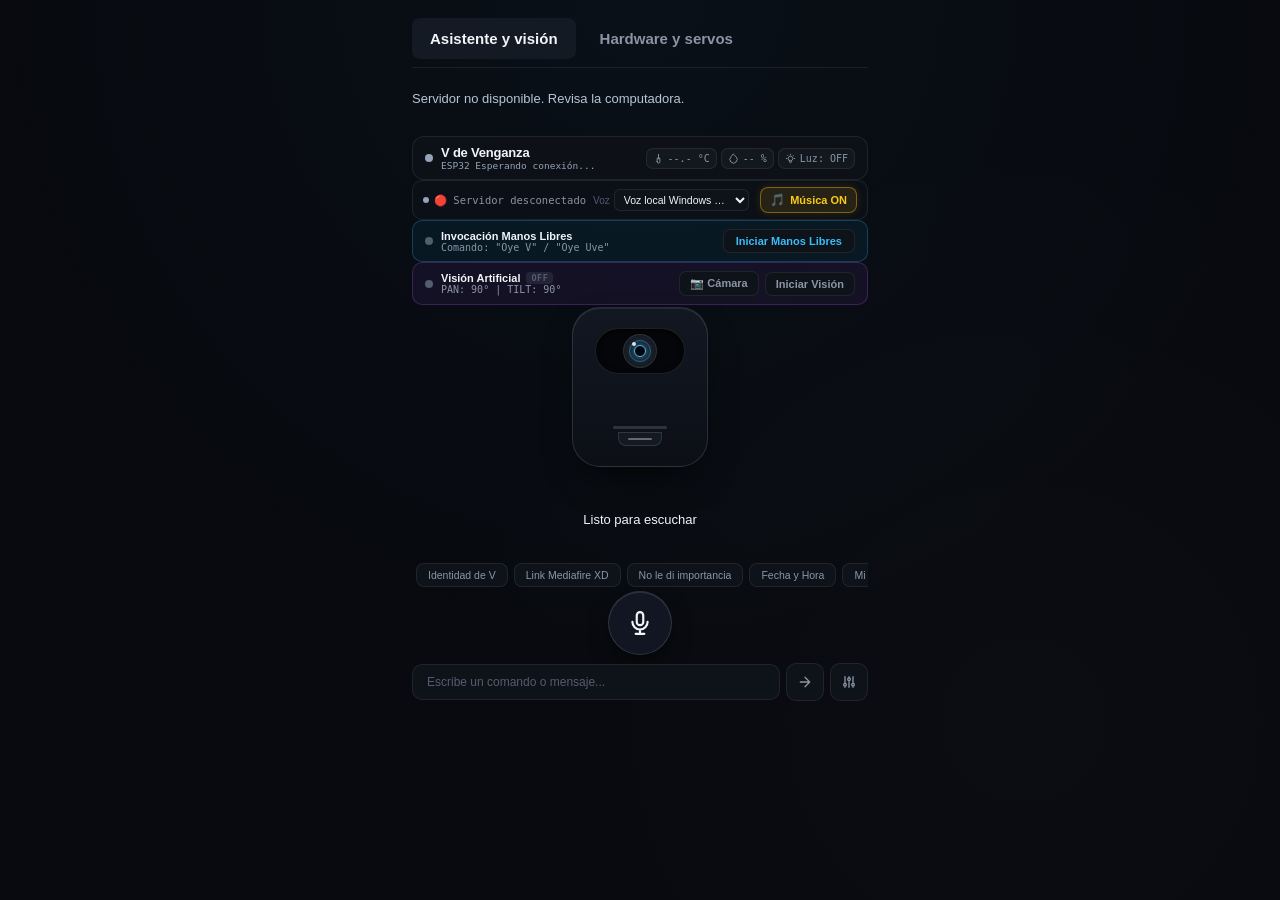
==== commit 3a06e18b: "cambios de adaptación" ====
--- a/server_pc/static/index.html
+++ b/server_pc/static/index.html
@@ -3,26 +3,25 @@
 
 <head>
   <meta charset="UTF-8">
-  <meta name="viewport" content="width=device-width, initial-scale=1.0, maximum-scale=1.0, user-scalable=no">
+  <meta name="viewport" content="width=device-width, initial-scale=1.0, viewport-fit=cover">
   <meta name="theme-color" content="#090c10">
   <meta name="apple-mobile-web-app-capable" content="yes">
   <meta name="apple-mobile-web-app-status-bar-style" content="black-translucent">
   <title>V de Venganza · Asistente Animatrónico</title>
 
-  <!-- Google Fonts: Inter / Plus Jakarta Sans & JetBrains Mono -->
-  <link rel="preconnect" href="https://fonts.googleapis.com">
-  <link rel="preconnect" href="https://fonts.gstatic.com" crossorigin>
-  <link
-    href="https://fonts.googleapis.com/css2?family=Inter:wght@400;500;600;700&family=JetBrains+Mono:wght@400;500;600&display=swap"
-    rel="stylesheet">
-
   <link rel="stylesheet" href="style.css">
+  <link rel="stylesheet" href="unified.css">
 </head>
 
 <body>
 
   <div class="app-container">
 
+    <nav class="workspace-nav" role="tablist" aria-label="Espacios de trabajo"><button data-workspace="assistant" role="tab" aria-controls="assistantWorkspace" aria-selected="true">Asistente y visión</button><button data-workspace="hardware" role="tab" aria-controls="hardwareWorkspace" aria-selected="false">Hardware y servos</button></nav>
+    <p class="integration-status" id="integrationStatus" role="status">Conectando con el sistema local…</p>
+    <p class="connection-help" id="connectionHelp" hidden>Para el micrófono del celular, instala el certificado desde <a href="/setup">la configuración HTTPS</a>.</p>
+    <section id="hardwareWorkspace" role="tabpanel" hidden><iframe id="hardwareFrame" title="Sensores, diagnóstico y los 16 canales de servo"></iframe></section>
+    <section id="assistantWorkspace" role="tabpanel">
     <!-- CABECERA PRINCIPAL -->
     <header class="app-header">
       <div class="brand">
@@ -71,7 +70,8 @@
       <div class="voice-selector">
         <label for="voiceSelect">Voz</label>
         <select id="voiceSelect">
-          <option value="jorge" selected>Jorge (España - Loquendo Clásico)</option>
+          <option value="windows_local" selected>Voz local Windows (sin internet)</option>
+          <option value="jorge">Jorge (España - Loquendo Clásico)</option>
           <option value="carlos">Carlos (Latinoamérica - Loquendo)</option>
           <option value="carmen">Carmen (España - Loquendo)</option>
           <option value="diego">Diego (Argentina - Loquendo)</option>
@@ -270,6 +270,7 @@
         </div>
       </div>
     </footer>
+    </section>
 
   </div>
 
@@ -279,7 +280,9 @@
   <!-- ELEMENTO DE AUDIO PARA MÚSICA DE FONDO LOQUENDO -->
   <audio id="loquendoBgm" preload="auto" playsinline loop src="/audio/musica_loquendo.mp4"></audio>
 
+  <script src="local-speech.js"></script>
   <script src="app.js"></script>
+  <script src="unified.js"></script>
 </body>
 
 </html>
--- a/server_pc/static/unified.css
+++ b/server_pc/static/unified.css
@@ -0,0 +1,14 @@
+[hidden] { display: none !important; }
+.workspace-nav { display:flex; gap:6px; padding:8px 0; border-bottom:1px solid var(--border-subtle); }
+.workspace-nav button { background:transparent; color:var(--text-secondary); border:0; border-radius:8px; padding:12px 18px; font:inherit; font-size:15px; font-weight:600; cursor:pointer; }
+.workspace-nav button[aria-selected="true"] { color:var(--text-primary); background:var(--bg-surface-hover); }
+.workspace-nav button:hover { background:var(--bg-surface-hover); }
+.workspace-nav button:focus-visible, a:focus-visible { outline:2px solid var(--accent-cyan); outline-offset:3px; }
+.integration-status { padding:12px 0 18px; font-size:13px; line-height:1.7; color:#b8c5d5; }
+.connection-help { padding:18px 0; line-height:1.6; }
+.connection-help a { color:var(--accent-cyan); }
+#hardwareWorkspace { width:100%; }
+#hardwareFrame { width:100%; height:calc(100dvh - 180px); min-height:640px; border:0; background:var(--bg-app); }
+input, textarea, p, code { user-select:text; }
+::selection { background:#246480; color:white; }
+@media(max-width:540px) { .workspace-nav button { flex:1; padding:12px 8px; } .integration-status { font-size:12px; } }
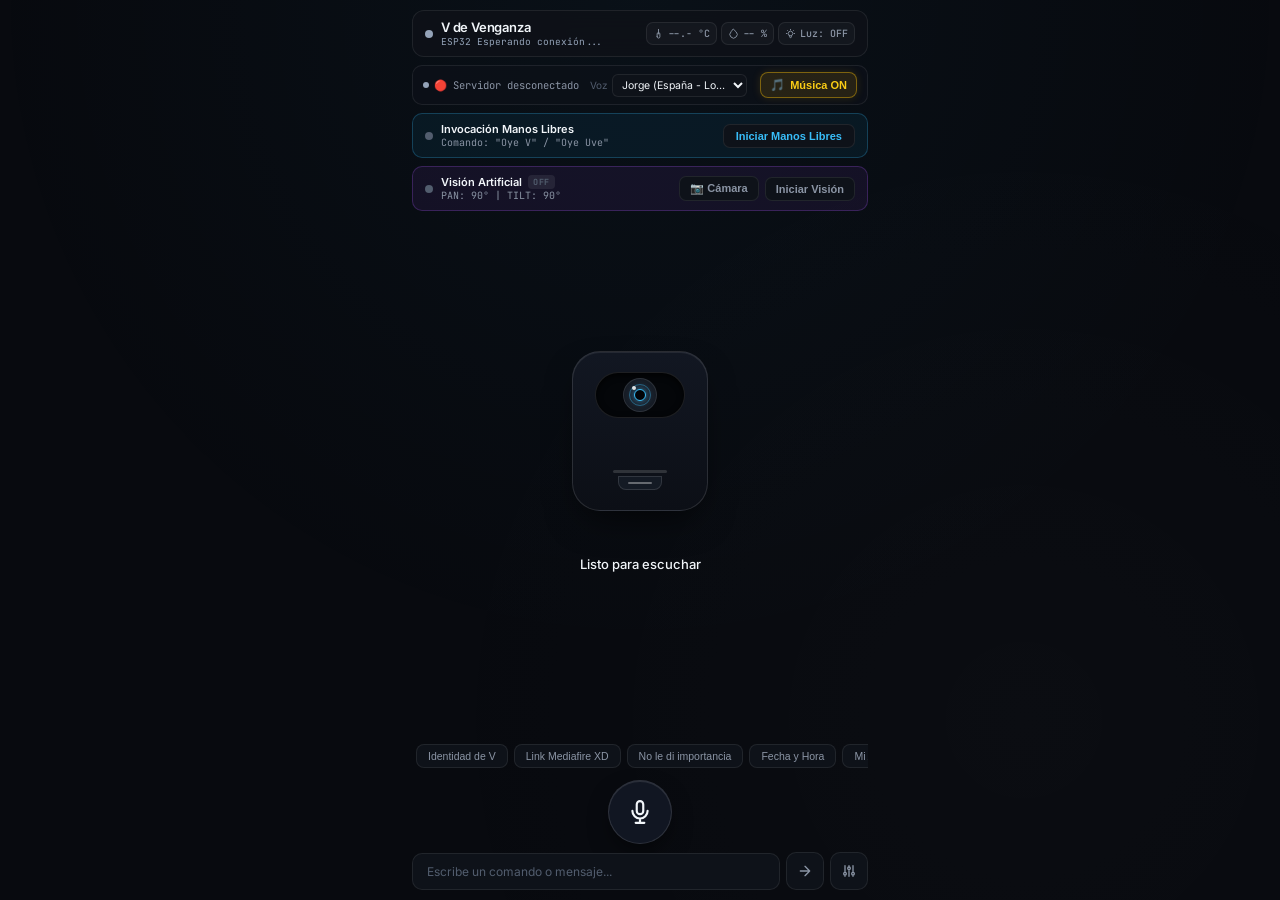
==== commit 6b78e883: "cambios de adaptación" ====
--- a/server_pc/static/index.html
+++ b/server_pc/static/index.html
@@ -3,25 +3,26 @@
 
 <head>
   <meta charset="UTF-8">
-  <meta name="viewport" content="width=device-width, initial-scale=1.0, viewport-fit=cover">
+  <meta name="viewport" content="width=device-width, initial-scale=1.0, maximum-scale=1.0, user-scalable=no">
   <meta name="theme-color" content="#090c10">
   <meta name="apple-mobile-web-app-capable" content="yes">
   <meta name="apple-mobile-web-app-status-bar-style" content="black-translucent">
   <title>V de Venganza · Asistente Animatrónico</title>
 
+  <!-- Google Fonts: Inter / Plus Jakarta Sans & JetBrains Mono -->
+  <link rel="preconnect" href="https://fonts.googleapis.com">
+  <link rel="preconnect" href="https://fonts.gstatic.com" crossorigin>
+  <link
+    href="https://fonts.googleapis.com/css2?family=Inter:wght@400;500;600;700&family=JetBrains+Mono:wght@400;500;600&display=swap"
+    rel="stylesheet">
+
   <link rel="stylesheet" href="style.css">
-  <link rel="stylesheet" href="unified.css">
 </head>
 
 <body>
 
   <div class="app-container">
 
-    <nav class="workspace-nav" role="tablist" aria-label="Espacios de trabajo"><button data-workspace="assistant" role="tab" aria-controls="assistantWorkspace" aria-selected="true">Asistente y visión</button><button data-workspace="hardware" role="tab" aria-controls="hardwareWorkspace" aria-selected="false">Hardware y servos</button></nav>
-    <p class="integration-status" id="integrationStatus" role="status">Conectando con el sistema local…</p>
-    <p class="connection-help" id="connectionHelp" hidden>Para el micrófono del celular, instala el certificado desde <a href="/setup">la configuración HTTPS</a>.</p>
-    <section id="hardwareWorkspace" role="tabpanel" hidden><iframe id="hardwareFrame" title="Sensores, diagnóstico y los 16 canales de servo"></iframe></section>
-    <section id="assistantWorkspace" role="tabpanel">
     <!-- CABECERA PRINCIPAL -->
     <header class="app-header">
       <div class="brand">
@@ -34,7 +35,7 @@
 
       <!-- TELEMETRÍA Y CONTROL RÁPIDO -->
       <div class="telemetry-bar">
-        <div class="telemetry-item" id="tempBadge" title="Sensor LM75A">
+        <div class="telemetry-item" id="tempBadge" title="Sensor de temperatura DHT">
           <svg class="telemetry-icon" viewBox="0 0 24 24" fill="none" stroke="currentColor">
             <path stroke-linecap="round" stroke-linejoin="round" stroke-width="2"
               d="M12 3v10m-3 6a3 3 0 006 0v-6a3 3 0 00-6 0v6z" />
@@ -42,7 +43,7 @@
           <span id="tempValue">--.- °C</span>
         </div>
 
-        <div class="telemetry-item" id="humBadge" title="Sensor DHT11">
+        <div class="telemetry-item" id="humBadge" title="Sensor de humedad DHT">
           <svg class="telemetry-icon" viewBox="0 0 24 24" fill="none" stroke="currentColor">
             <path stroke-linecap="round" stroke-linejoin="round" stroke-width="2"
               d="M12 2.69l5.66 5.66a8 8 0 11-11.31 0z" />
@@ -70,8 +71,7 @@
       <div class="voice-selector">
         <label for="voiceSelect">Voz</label>
         <select id="voiceSelect">
-          <option value="windows_local" selected>Voz local Windows (sin internet)</option>
-          <option value="jorge">Jorge (España - Loquendo Clásico)</option>
+          <option value="jorge" selected>Jorge (España - Loquendo Clásico)</option>
           <option value="carlos">Carlos (Latinoamérica - Loquendo)</option>
           <option value="carmen">Carmen (España - Loquendo)</option>
           <option value="diego">Diego (Argentina - Loquendo)</option>
@@ -245,18 +245,18 @@
         </div>
 
         <div class="slider-row">
-          <label>Servo 1 · Canal 0 PCA9685 (Mandíbula) <span class="slider-val" id="valMouth">90°</span></label>
-          <input type="range" id="sliderMouth" min="30" max="150" value="90">
-        </div>
-
-        <div class="slider-row">
-          <label>Servo 2 · Canal 1 PCA9685 (Ojos Pan) <span class="slider-val" id="valEyes">90°</span></label>
-          <input type="range" id="sliderEyes" min="30" max="150" value="90">
-        </div>
-
-        <div class="slider-row">
-          <label>Servo 3 · Canal 2 PCA9685 (Ojos Tilt) <span class="slider-val" id="valEyesV">90°</span></label>
-          <input type="range" id="sliderEyesV" min="30" max="150" value="90">
+          <label>Mandíbula <span class="slider-val" id="valMouth">90°</span></label>
+          <input type="range" id="sliderMouth" min="90" max="130" value="90">
+        </div>
+
+        <div class="slider-row">
+          <label>Ojos Pan (Horizontal) <span class="slider-val" id="valEyes">90°</span></label>
+          <input type="range" id="sliderEyes" min="60" max="120" value="90">
+        </div>
+
+        <div class="slider-row">
+          <label>Ojos Tilt (Vertical) <span class="slider-val" id="valEyesV">90°</span></label>
+          <input type="range" id="sliderEyesV" min="70" max="110" value="90">
         </div>
 
         <div class="slider-row">
@@ -270,7 +270,6 @@
         </div>
       </div>
     </footer>
-    </section>
 
   </div>
 
@@ -280,9 +279,7 @@
   <!-- ELEMENTO DE AUDIO PARA MÚSICA DE FONDO LOQUENDO -->
   <audio id="loquendoBgm" preload="auto" playsinline loop src="/audio/musica_loquendo.mp4"></audio>
 
-  <script src="local-speech.js"></script>
   <script src="app.js"></script>
-  <script src="unified.js"></script>
 </body>
 
 </html>
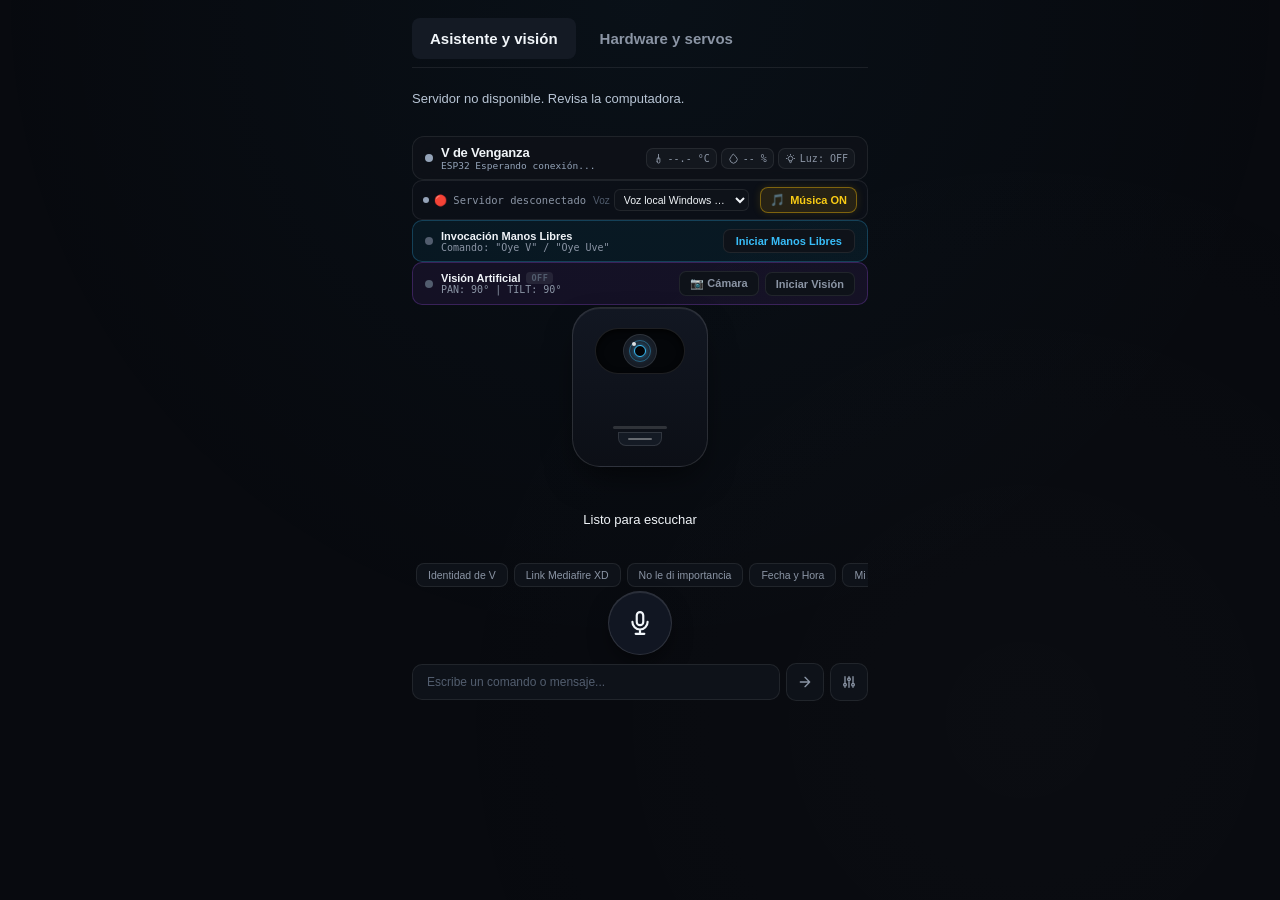
==== commit 58827f57: "Merge branch 'codex/eyemech-armado' into feature/asistente-escritorio: pasarela universal Wi-Fi, hot" ====
--- a/server_pc/static/index.html
+++ b/server_pc/static/index.html
@@ -3,26 +3,25 @@
 
 <head>
   <meta charset="UTF-8">
-  <meta name="viewport" content="width=device-width, initial-scale=1.0, maximum-scale=1.0, user-scalable=no">
+  <meta name="viewport" content="width=device-width, initial-scale=1.0, viewport-fit=cover">
   <meta name="theme-color" content="#090c10">
   <meta name="apple-mobile-web-app-capable" content="yes">
   <meta name="apple-mobile-web-app-status-bar-style" content="black-translucent">
   <title>V de Venganza · Asistente Animatrónico</title>
 
-  <!-- Google Fonts: Inter / Plus Jakarta Sans & JetBrains Mono -->
-  <link rel="preconnect" href="https://fonts.googleapis.com">
-  <link rel="preconnect" href="https://fonts.gstatic.com" crossorigin>
-  <link
-    href="https://fonts.googleapis.com/css2?family=Inter:wght@400;500;600;700&family=JetBrains+Mono:wght@400;500;600&display=swap"
-    rel="stylesheet">
-
   <link rel="stylesheet" href="style.css">
+  <link rel="stylesheet" href="unified.css">
 </head>
 
 <body>
 
   <div class="app-container">
 
+    <nav class="workspace-nav" role="tablist" aria-label="Espacios de trabajo"><button data-workspace="assistant" role="tab" aria-controls="assistantWorkspace" aria-selected="true">Asistente y visión</button><button data-workspace="hardware" role="tab" aria-controls="hardwareWorkspace" aria-selected="false">Hardware y servos</button></nav>
+    <p class="integration-status" id="integrationStatus" role="status">Conectando con el sistema local…</p>
+    <p class="connection-help" id="connectionHelp" hidden>Para el micrófono del celular, instala el certificado desde <a href="/setup">la configuración HTTPS</a>.</p>
+    <section id="hardwareWorkspace" role="tabpanel" hidden><iframe id="hardwareFrame" title="Sensores, diagnóstico y los 16 canales de servo"></iframe></section>
+    <section id="assistantWorkspace" role="tabpanel">
     <!-- CABECERA PRINCIPAL -->
     <header class="app-header">
       <div class="brand">
@@ -71,7 +70,8 @@
       <div class="voice-selector">
         <label for="voiceSelect">Voz</label>
         <select id="voiceSelect">
-          <option value="jorge" selected>Jorge (España - Loquendo Clásico)</option>
+          <option value="windows_local" selected>Voz local Windows (sin internet)</option>
+          <option value="jorge">Jorge (España - Loquendo Clásico)</option>
           <option value="carlos">Carlos (Latinoamérica - Loquendo)</option>
           <option value="carmen">Carmen (España - Loquendo)</option>
           <option value="diego">Diego (Argentina - Loquendo)</option>
@@ -245,18 +245,18 @@
         </div>
 
         <div class="slider-row">
-          <label>Mandíbula <span class="slider-val" id="valMouth">90°</span></label>
-          <input type="range" id="sliderMouth" min="90" max="130" value="90">
-        </div>
-
-        <div class="slider-row">
-          <label>Ojos Pan (Horizontal) <span class="slider-val" id="valEyes">90°</span></label>
-          <input type="range" id="sliderEyes" min="60" max="120" value="90">
-        </div>
-
-        <div class="slider-row">
-          <label>Ojos Tilt (Vertical) <span class="slider-val" id="valEyesV">90°</span></label>
-          <input type="range" id="sliderEyesV" min="70" max="110" value="90">
+          <label>Servo 1 · Canal 0 PCA9685 (Mandíbula) <span class="slider-val" id="valMouth">90°</span></label>
+          <input type="range" id="sliderMouth" min="30" max="150" value="90">
+        </div>
+
+        <div class="slider-row">
+          <label>Servo 2 · Canal 1 PCA9685 (Ojos Pan) <span class="slider-val" id="valEyes">90°</span></label>
+          <input type="range" id="sliderEyes" min="30" max="150" value="90">
+        </div>
+
+        <div class="slider-row">
+          <label>Servo 3 · Canal 2 PCA9685 (Ojos Tilt) <span class="slider-val" id="valEyesV">90°</span></label>
+          <input type="range" id="sliderEyesV" min="30" max="150" value="90">
         </div>
 
         <div class="slider-row">
@@ -270,6 +270,7 @@
         </div>
       </div>
     </footer>
+    </section>
 
   </div>
 
@@ -279,7 +280,9 @@
   <!-- ELEMENTO DE AUDIO PARA MÚSICA DE FONDO LOQUENDO -->
   <audio id="loquendoBgm" preload="auto" playsinline loop src="/audio/musica_loquendo.mp4"></audio>
 
+  <script src="local-speech.js"></script>
   <script src="app.js"></script>
+  <script src="unified.js"></script>
 </body>
 
 </html>
--- a/server_pc/static/unified.css
+++ b/server_pc/static/unified.css
@@ -0,0 +1,14 @@
+[hidden] { display: none !important; }
+.workspace-nav { display:flex; gap:6px; padding:8px 0; border-bottom:1px solid var(--border-subtle); }
+.workspace-nav button { background:transparent; color:var(--text-secondary); border:0; border-radius:8px; padding:12px 18px; font:inherit; font-size:15px; font-weight:600; cursor:pointer; }
+.workspace-nav button[aria-selected="true"] { color:var(--text-primary); background:var(--bg-surface-hover); }
+.workspace-nav button:hover { background:var(--bg-surface-hover); }
+.workspace-nav button:focus-visible, a:focus-visible { outline:2px solid var(--accent-cyan); outline-offset:3px; }
+.integration-status { padding:12px 0 18px; font-size:13px; line-height:1.7; color:#b8c5d5; }
+.connection-help { padding:18px 0; line-height:1.6; }
+.connection-help a { color:var(--accent-cyan); }
+#hardwareWorkspace { width:100%; }
+#hardwareFrame { width:100%; height:calc(100dvh - 180px); min-height:640px; border:0; background:var(--bg-app); }
+input, textarea, p, code { user-select:text; }
+::selection { background:#246480; color:white; }
+@media(max-width:540px) { .workspace-nav button { flex:1; padding:12px 8px; } .integration-status { font-size:12px; } }
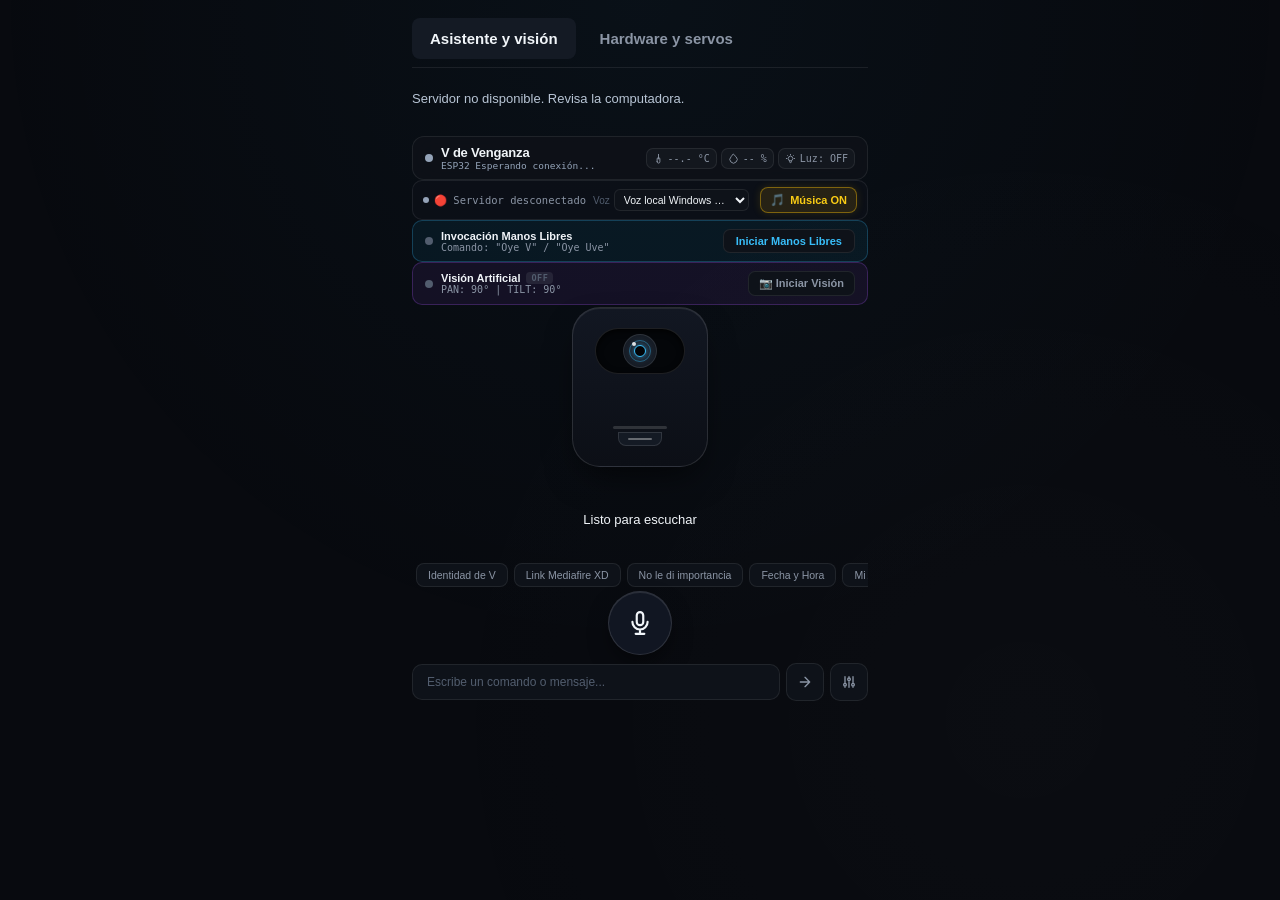
==== commit 85e14bec: "feat(vision): unificar control de camara/vision en interfaz web y sincronizar baudrate UART a 38400 " ====
--- a/server_pc/static/index.html
+++ b/server_pc/static/index.html
@@ -119,11 +119,8 @@
         </div>
       </div>
       <div class="vision-btn-group">
-        <button class="vision-preview-btn" id="btnTogglePreview" title="Mostrar/ocultar cámara en vivo">
-          <span id="previewBtnLabel">📷 Cámara</span>
-        </button>
-        <button class="vision-toggle-btn" id="btnToggleVision" title="Activar/desactivar seguimiento facial">
-          <span id="visionBtnLabel">Iniciar Visión</span>
+        <button class="vision-toggle-btn" id="btnToggleVision" title="Activar/desactivar cámara y seguimiento facial">
+          <span id="visionBtnLabel">📷 Iniciar Visión</span>
         </button>
       </div>
     </div>
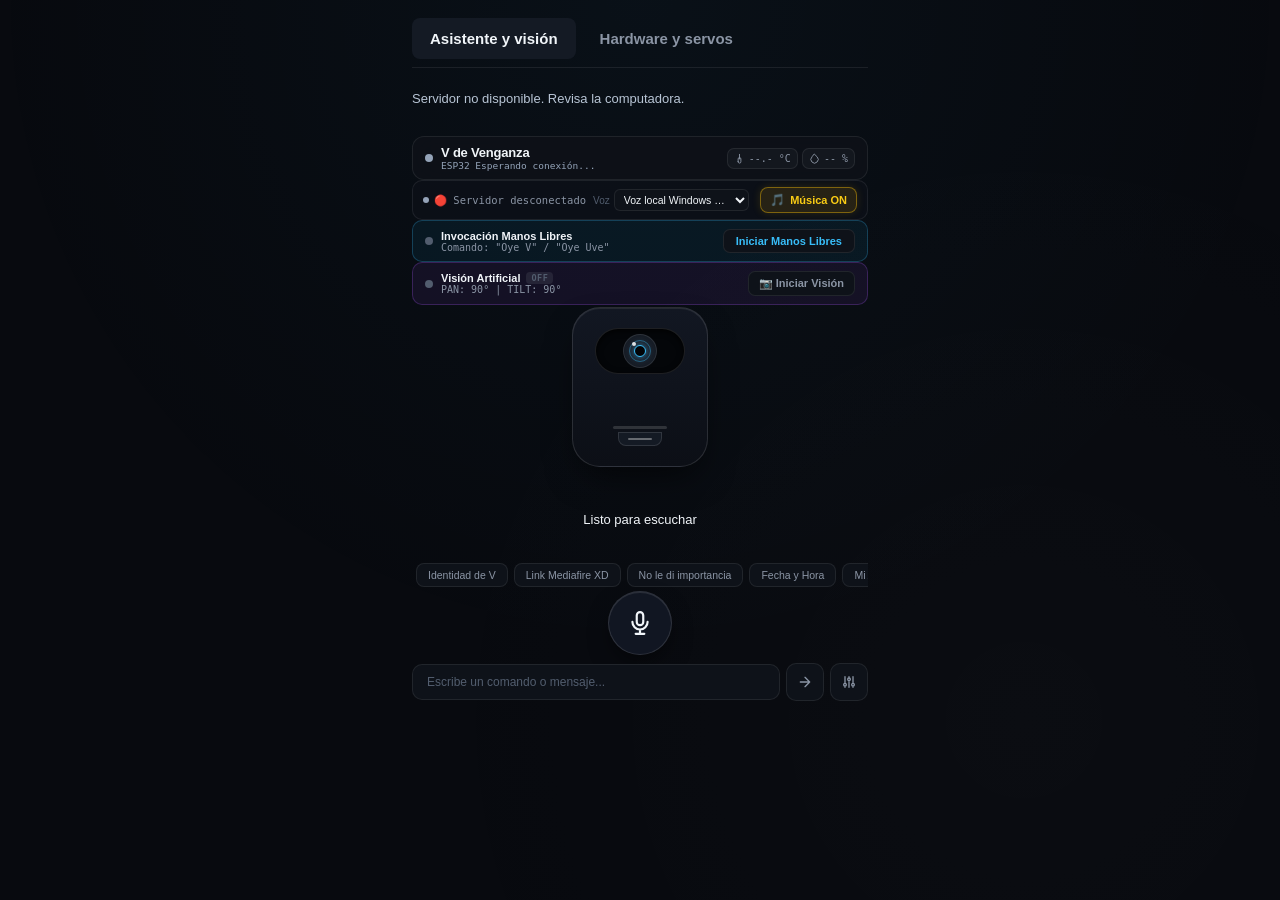
==== commit 6febc9f9: "feat(asistente): consolidar motor STT multi-fuente, audios loquendo y consistencia UART 38400 bps" ====
--- a/server_pc/static/index.html
+++ b/server_pc/static/index.html
@@ -49,14 +49,6 @@
           </svg>
           <span id="humValue">-- %</span>
         </div>
-
-        <button class="telemetry-item telemetry-toggle" id="btnToggleLight" title="Control Pin D7">
-          <svg class="telemetry-icon" viewBox="0 0 24 24" fill="none" stroke="currentColor">
-            <path stroke-linecap="round" stroke-linejoin="round" stroke-width="2"
-              d="M9.663 17h4.673M12 3v1m6.364 1.636l-.707.707M21 12h-1M4 12H3m3.343-5.657l-.707-.707m2.828 9.9a5 5 0 117.072 0l-.548.547A3.374 3.374 0 0014 18.469V19a2 2 0 11-4 0v-.531c0-.895-.356-1.754-.988-2.386l-.548-.547z" />
-          </svg>
-          <span id="lightText">Luz: OFF</span>
-        </button>
       </div>
     </header>
 
@@ -202,8 +194,6 @@
         <button class="chip" data-prompt="¿Qué viste en las sombras del laboratorio?">No le di importancia</button>
         <button class="chip" data-prompt="¿Qué fecha y hora tenemos hoy?">Fecha y Hora</button>
         <button class="chip" data-prompt="¿Qué compromisos tengo en mi agenda hoy?">Mi Agenda</button>
-        <button class="chip" data-prompt="Enciende la luz del laboratorio">Encender luz</button>
-        <button class="chip" data-prompt="Apaga la luz del laboratorio">Apagar luz</button>
         <button class="chip" data-prompt="Haz un parpadeo de prueba">Parpadeo</button>
       </div>
     </div>
@@ -257,8 +247,8 @@
         </div>
 
         <div class="slider-row">
-          <label>Música Loquendo <span class="slider-val" id="valBgmVol">15%</span></label>
-          <input type="range" id="sliderBgmVol" min="0" max="40" value="15">
+          <label>Música Loquendo <span class="slider-val" id="valBgmVol">8%</span></label>
+          <input type="range" id="sliderBgmVol" min="0" max="25" value="8">
         </div>
 
         <div class="manual-actions">
@@ -275,7 +265,12 @@
   <audio id="audioPlayer" preload="auto" playsinline></audio>
 
   <!-- ELEMENTO DE AUDIO PARA MÚSICA DE FONDO LOQUENDO -->
-  <audio id="loquendoBgm" preload="auto" playsinline loop src="/audio/musica_loquendo.mp4"></audio>
+  <audio id="loquendoBgm" preload="auto" playsinline loop src="/audio/musica_loquendo.m4a">
+    <source src="/audio/musica_loquendo.m4a" type="audio/mp4">
+    <source src="/audio/musica_loquendo.mp4" type="audio/mp4">
+    <source src="/musica_loquendo.m4a" type="audio/mp4">
+    <source src="/musica_loquendo.mp4" type="audio/mp4">
+  </audio>
 
   <script src="local-speech.js"></script>
   <script src="app.js"></script>
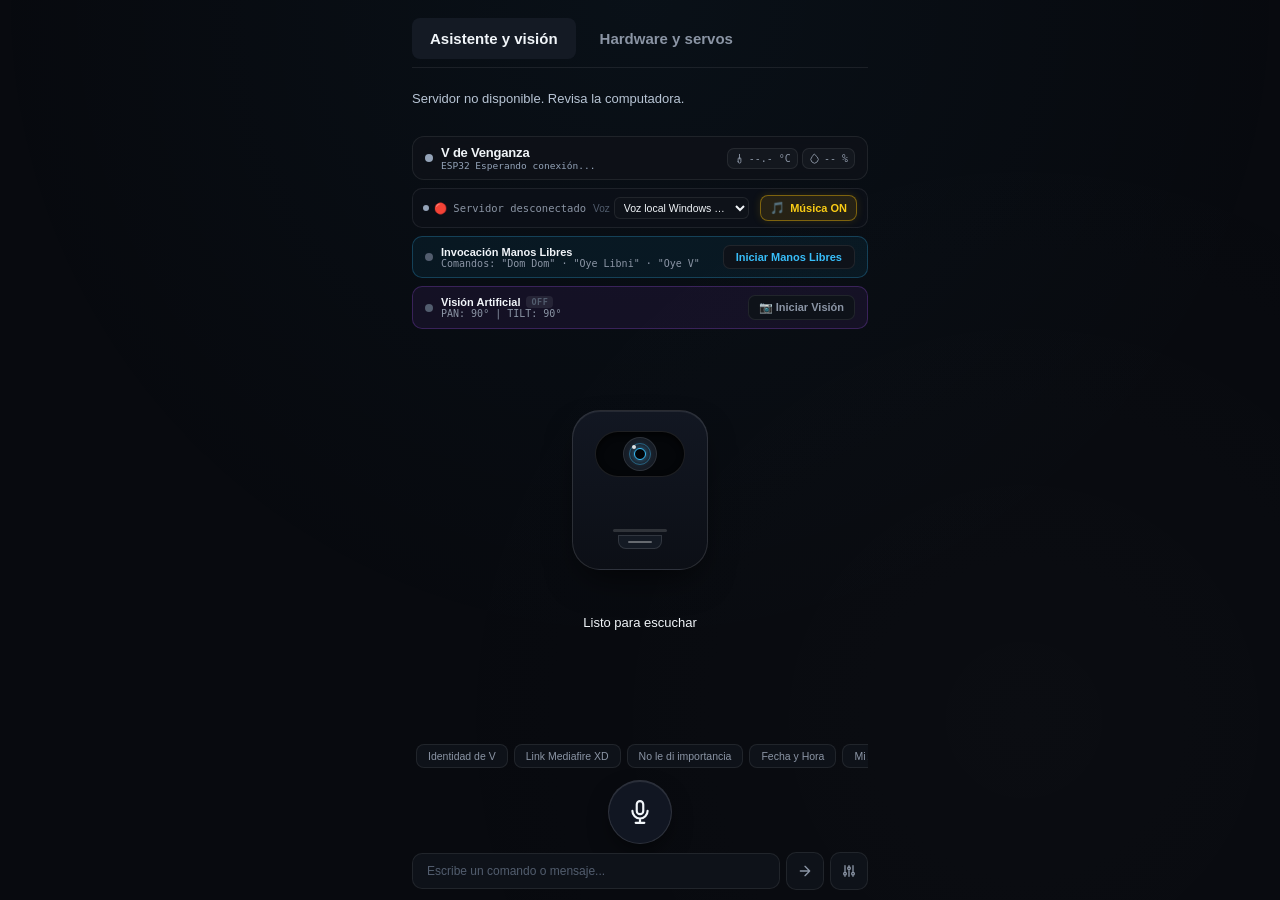
==== commit ebd175ee: "feat(asistente): acelerar whisper en GPU, ampliar wake words, telemetria directa arduino/esp32 y cor" ====
--- a/server_pc/static/index.html
+++ b/server_pc/static/index.html
@@ -9,254 +9,259 @@
   <meta name="apple-mobile-web-app-status-bar-style" content="black-translucent">
   <title>V de Venganza · Asistente Animatrónico</title>
 
-  <link rel="stylesheet" href="style.css">
-  <link rel="stylesheet" href="unified.css">
+  <link rel="stylesheet" href="style.css?v=__ASSET_VERSION__">
+  <link rel="stylesheet" href="unified.css?v=__ASSET_VERSION__">
 </head>
 
 <body>
 
   <div class="app-container">
 
-    <nav class="workspace-nav" role="tablist" aria-label="Espacios de trabajo"><button data-workspace="assistant" role="tab" aria-controls="assistantWorkspace" aria-selected="true">Asistente y visión</button><button data-workspace="hardware" role="tab" aria-controls="hardwareWorkspace" aria-selected="false">Hardware y servos</button></nav>
+    <nav class="workspace-nav" role="tablist" aria-label="Espacios de trabajo"><button data-workspace="assistant"
+        role="tab" aria-controls="assistantWorkspace" aria-selected="true">Asistente y visión</button><button
+        data-workspace="hardware" role="tab" aria-controls="hardwareWorkspace" aria-selected="false">Hardware y
+        servos</button></nav>
     <p class="integration-status" id="integrationStatus" role="status">Conectando con el sistema local…</p>
-    <p class="connection-help" id="connectionHelp" hidden>Para el micrófono del celular, instala el certificado desde <a href="/setup">la configuración HTTPS</a>.</p>
-    <section id="hardwareWorkspace" role="tabpanel" hidden><iframe id="hardwareFrame" title="Sensores, diagnóstico y los 16 canales de servo"></iframe></section>
+    <p class="connection-help" id="connectionHelp" hidden>Para el micrófono del celular, instala el certificado desde <a
+        href="/setup">la configuración HTTPS</a>.</p>
+    <section id="hardwareWorkspace" role="tabpanel" hidden><iframe id="hardwareFrame"
+        title="Sensores, diagnóstico y los 16 canales de servo"></iframe></section>
     <section id="assistantWorkspace" role="tabpanel">
-    <!-- CABECERA PRINCIPAL -->
-    <header class="app-header">
-      <div class="brand">
-        <span class="status-pulse" id="esp32Dot"></span>
-        <div class="brand-info">
-          <span class="brand-name">V de Venganza</span>
-          <span class="brand-status" id="esp32StatusText">ESP32 desconectado</span>
-        </div>
-      </div>
-
-      <!-- TELEMETRÍA Y CONTROL RÁPIDO -->
-      <div class="telemetry-bar">
-        <div class="telemetry-item" id="tempBadge" title="Sensor de temperatura DHT">
-          <svg class="telemetry-icon" viewBox="0 0 24 24" fill="none" stroke="currentColor">
-            <path stroke-linecap="round" stroke-linejoin="round" stroke-width="2"
-              d="M12 3v10m-3 6a3 3 0 006 0v-6a3 3 0 00-6 0v6z" />
-          </svg>
-          <span id="tempValue">--.- °C</span>
-        </div>
-
-        <div class="telemetry-item" id="humBadge" title="Sensor de humedad DHT">
-          <svg class="telemetry-icon" viewBox="0 0 24 24" fill="none" stroke="currentColor">
-            <path stroke-linecap="round" stroke-linejoin="round" stroke-width="2"
-              d="M12 2.69l5.66 5.66a8 8 0 11-11.31 0z" />
-          </svg>
-          <span id="humValue">-- %</span>
-        </div>
-      </div>
-    </header>
-
-    <!-- BARRA SECUNDARIA DE ESTADO Y VOZ -->
-    <div class="system-meta-bar">
-      <div class="model-indicator" id="modelStatusPill">
-        <span class="status-dot" id="ollamaDot"></span>
-        <span class="model-name" id="modelStatusText">Ollama</span>
-      </div>
-
-      <div class="voice-selector">
-        <label for="voiceSelect">Voz</label>
-        <select id="voiceSelect">
-          <option value="windows_local" selected>Voz local Windows (sin internet)</option>
-          <option value="jorge">Jorge (España - Loquendo Clásico)</option>
-          <option value="carlos">Carlos (Latinoamérica - Loquendo)</option>
-          <option value="carmen">Carmen (España - Loquendo)</option>
-          <option value="diego">Diego (Argentina - Loquendo)</option>
-          <option value="esperanza">Esperanza (México - Loquendo)</option>
-          <option value="juan">Juan (España - Voz Grave Narrador)</option>
-          <option value="francisca">Francisca (Chile - Loquendo)</option>
-          <option value="daniel">Daniel (UK - Meme MLG / Moonbase)</option>
-          <option value="dave">Dave (US - Loquendo)</option>
-          <option value="felipe">Felipe (Brasil - Português)</option>
-        </select>
-      </div>
-
-      <div class="bgm-control">
-        <button class="btn-bgm-toggle active" id="btnToggleBgm" title="Música clásica de Loquendo de fondo">
-          <span class="bgm-icon">🎵</span>
-          <span id="bgmLabel">Música ON</span>
+      <!-- CABECERA PRINCIPAL -->
+      <header class="app-header">
+        <div class="brand">
+          <span class="status-pulse" id="esp32Dot"></span>
+          <div class="brand-info">
+            <span class="brand-name">V de Venganza</span>
+            <span class="brand-status" id="esp32StatusText">ESP32 desconectado</span>
+          </div>
+        </div>
+
+        <!-- TELEMETRÍA Y CONTROL RÁPIDO -->
+        <div class="telemetry-bar">
+          <div class="telemetry-item" id="tempBadge" title="Sensor de temperatura DHT">
+            <svg class="telemetry-icon" viewBox="0 0 24 24" fill="none" stroke="currentColor">
+              <path stroke-linecap="round" stroke-linejoin="round" stroke-width="2"
+                d="M12 3v10m-3 6a3 3 0 006 0v-6a3 3 0 00-6 0v6z" />
+            </svg>
+            <span id="tempValue">--.- °C</span>
+          </div>
+
+          <div class="telemetry-item" id="humBadge" title="Sensor de humedad DHT">
+            <svg class="telemetry-icon" viewBox="0 0 24 24" fill="none" stroke="currentColor">
+              <path stroke-linecap="round" stroke-linejoin="round" stroke-width="2"
+                d="M12 2.69l5.66 5.66a8 8 0 11-11.31 0z" />
+            </svg>
+            <span id="humValue">-- %</span>
+          </div>
+        </div>
+      </header>
+
+      <!-- BARRA SECUNDARIA DE ESTADO Y VOZ -->
+      <div class="system-meta-bar">
+        <div class="model-indicator" id="modelStatusPill">
+          <span class="status-dot" id="ollamaDot"></span>
+          <span class="model-name" id="modelStatusText">Ollama</span>
+        </div>
+
+        <div class="voice-selector">
+          <label for="voiceSelect">Voz</label>
+          <select id="voiceSelect">
+            <option value="windows_local" selected>Voz local Windows (sin internet)</option>
+            <option value="jorge">Jorge (España - Loquendo Clásico)</option>
+            <option value="carlos">Carlos (Latinoamérica - Loquendo)</option>
+            <option value="carmen">Carmen (España - Loquendo)</option>
+            <option value="diego">Diego (Argentina - Loquendo)</option>
+            <option value="esperanza">Esperanza (México - Loquendo)</option>
+            <option value="juan">Juan (España - Voz Grave Narrador)</option>
+            <option value="francisca">Francisca (Chile - Loquendo)</option>
+            <option value="daniel">Daniel (UK - Meme MLG / Moonbase)</option>
+            <option value="dave">Dave (US - Loquendo)</option>
+            <option value="felipe">Felipe (Brasil - Português)</option>
+          </select>
+        </div>
+
+        <div class="bgm-control">
+          <button class="btn-bgm-toggle active" id="btnToggleBgm" title="Música clásica de Loquendo de fondo">
+            <span class="bgm-icon">🎵</span>
+            <span id="bgmLabel">Música ON</span>
+          </button>
+        </div>
+      </div>
+
+      <!-- MODO ASISTENTE MANOS LIBRES (WAKENET / TIPO ALEXA) -->
+      <div class="alexa-mode-bar" id="alexaModeBar">
+        <div class="alexa-mode-info">
+          <span class="alexa-pulse-dot" id="alexaDot"></span>
+          <div class="alexa-text-group">
+            <span class="alexa-mode-title" id="alexaTitle">Invocación Manos Libres</span>
+            <span class="alexa-mode-desc" id="alexaDesc">Comandos: "Dom Dom" · "Oye Libni" · "Oye V"</span>
+          </div>
+        </div>
+        <button class="alexa-toggle-btn" id="btnToggleAlexa" title="Activar escucha continua de V de Venganza">
+          <span id="alexaBtnLabel">Iniciar Manos Libres</span>
         </button>
       </div>
-    </div>
-
-    <!-- MODO ASISTENTE MANOS LIBRES (WAKENET / TIPO ALEXA) -->
-    <div class="alexa-mode-bar" id="alexaModeBar">
-      <div class="alexa-mode-info">
-        <span class="alexa-pulse-dot" id="alexaDot"></span>
-        <div class="alexa-text-group">
-          <span class="alexa-mode-title" id="alexaTitle">Invocación Manos Libres</span>
-          <span class="alexa-mode-desc" id="alexaDesc">Comando: "Oye V" / "Oye Uve"</span>
-        </div>
-      </div>
-      <button class="alexa-toggle-btn" id="btnToggleAlexa" title="Activar escucha continua de V de Venganza">
-        <span id="alexaBtnLabel">Iniciar Manos Libres</span>
-      </button>
-    </div>
-
-    <!-- MODO VISIÓN ARTIFICIAL (SEGUIMIENTO FACIAL) -->
-    <div class="vision-mode-bar" id="visionModeBar">
-      <div class="vision-mode-info">
-        <span class="vision-pulse-dot" id="visionDot"></span>
-        <div class="vision-text-group">
-          <div class="vision-title-row">
-            <span class="vision-mode-title" id="visionTitle">Visión Artificial</span>
-            <span class="vision-badge" id="visionBadge">OFF</span>
-          </div>
-          <span class="vision-mode-desc" id="visionAngles">PAN: 90° | TILT: 90°</span>
-        </div>
-      </div>
-      <div class="vision-btn-group">
-        <button class="vision-toggle-btn" id="btnToggleVision" title="Activar/desactivar cámara y seguimiento facial">
-          <span id="visionBtnLabel">📷 Iniciar Visión</span>
-        </button>
-      </div>
-    </div>
-
-    <!-- TARJETA DESPLEGABLE DE VIDEO EN VIVO -->
-    <div class="vision-preview-card" id="visionPreviewCard" style="display: none;">
-      <div class="vision-video-wrapper">
-        <img id="visionFeedImg" alt="Cámara de visión por computadora" />
-        <div class="vision-feed-overlay" id="visionFeedOverlay">
-          <span id="feedFpsText">FPS: --</span>
-          <span id="feedStatusText">INACTIVO</span>
-        </div>
-      </div>
-      <div class="vision-controls-row">
-        <label class="vision-chk-label">
-          <input type="checkbox" id="chkInvertX" checked> Espejo (X)
-        </label>
-        <label class="vision-chk-label">
-          <input type="checkbox" id="chkInvertY"> Invertir Y
-        </label>
-        <div class="vision-smooth-group">
-          <span>Suavizado:</span>
-          <input type="range" id="sliderSmooth" min="0.10" max="0.50" step="0.05" value="0.25">
-        </div>
-      </div>
-    </div>
-
-    <!-- ESCENARIO CENTRAL / CABEZA ANIMATRÓNICA -->
-    <main class="animatronic-stage">
-      <div class="audio-ripple-container" id="rippleContainer">
-        <div class="ripple r1"></div>
-        <div class="ripple r2"></div>
-      </div>
-
-      <div class="animatronic-avatar">
-        <!-- Ojo animatrónico / sensor óptico -->
-        <div class="eyes-socket">
-          <div class="eyelid-top" id="eyelidTop"></div>
-          <div class="eyeball" id="eyeball">
-            <div class="pupil-ring"></div>
-            <div class="pupil" id="pupil"></div>
-            <div class="eye-reflection"></div>
-          </div>
-          <div class="eyelid-bottom" id="eyelidBottom"></div>
-        </div>
-
-        <!-- Mandíbula articulada con Lip-Sync -->
-        <div class="jaw-container">
-          <div class="jaw-upper"></div>
-          <div class="jaw-lower" id="jawLower">
-            <div class="jaw-teeth"></div>
-          </div>
-        </div>
-      </div>
-
-      <!-- ONDA DE AUDIO -->
-      <div class="waveform-box" id="waveformBox">
-        <canvas id="waveformCanvas"></canvas>
-      </div>
-
-      <!-- ESTADO Y SALIDA DE TEXTO -->
-      <div class="dialogue-box">
-        <p class="status-caption" id="statusCaption">Listo para escuchar</p>
-        <p class="sub-caption" id="subCaption"></p>
-
-        <div class="replay-audio-container" id="replayAudioContainer" style="display: none;">
-          <button class="btn-replay" id="btnReplayAudio">
-            Reproducir respuesta
-          </button>
-        </div>
-      </div>
-    </main>
-
-    <!-- ACCIONES RÁPIDAS (CHIPS) -->
-    <div class="quick-chips-wrapper">
-      <div class="quick-chips">
-        <button class="chip" data-prompt="¿Quién eres y cuál es tu propósito?">Identidad de V</button>
-        <button class="chip" data-prompt="Pásame el link del tutorial en la descripción">Link Mediafire XD</button>
-        <button class="chip" data-prompt="¿Qué viste en las sombras del laboratorio?">No le di importancia</button>
-        <button class="chip" data-prompt="¿Qué fecha y hora tenemos hoy?">Fecha y Hora</button>
-        <button class="chip" data-prompt="¿Qué compromisos tengo en mi agenda hoy?">Mi Agenda</button>
-        <button class="chip" data-prompt="Haz un parpadeo de prueba">Parpadeo</button>
-      </div>
-    </div>
-
-    <!-- ZONA INFERIOR / ENTRADA Y MICRÓFONO -->
-    <footer class="controls-footer">
-      <div class="mic-button-wrapper">
-        <button class="mic-button" id="btnMic" aria-label="Activar micrófono">
-          <svg class="mic-icon" viewBox="0 0 24 24" fill="none" stroke="currentColor">
-            <path stroke-linecap="round" stroke-linejoin="round" stroke-width="2"
-              d="M19 11a7 7 0 01-7 7m0 0a7 7 0 01-7-7m7 7v4m0 0H8m4 0h4m-4-8a3 3 0 01-3-3V5a3 3 0 116 0v6a3 3 0 01-3 3z" />
-          </svg>
-        </button>
-      </div>
-
-      <div class="text-input-bar">
-        <input type="text" id="inputQuery" placeholder="Escribe un comando o mensaje..." autocomplete="off">
-        <button id="btnSendText" aria-label="Enviar">
-          <svg viewBox="0 0 24 24" fill="none" stroke="currentColor">
-            <path stroke-linecap="round" stroke-linejoin="round" stroke-width="2" d="M5 12h14m-7-7l7 7-7 7" />
-          </svg>
-        </button>
-        <button id="btnToggleManual" class="btn-settings" title="Calibración de servos" aria-label="Ajustes">
-          <svg viewBox="0 0 24 24" fill="none" stroke="currentColor">
-            <path stroke-linecap="round" stroke-linejoin="round" stroke-width="2"
-              d="M12 6V4m0 2a2 2 0 100 4m0-4a2 2 0 110 4m-6 8a2 2 0 100-4m0 4a2 2 0 110-4m0 4v2m0-6V4m6 6v10m6-2a2 2 0 100-4m0 4a2 2 0 110-4m0 4v2m0-6V4" />
-          </svg>
-        </button>
-      </div>
-
-      <!-- PANEL DE CALIBRACIÓN DE SERVOS -->
-      <div class="manual-panel" id="manualPanel">
-        <div class="manual-header">
-          <h3>Calibración de servos</h3>
-          <button id="btnCloseManual" aria-label="Cerrar">&times;</button>
-        </div>
-
-        <div class="slider-row">
-          <label>Servo 1 · Canal 0 PCA9685 (Mandíbula) <span class="slider-val" id="valMouth">90°</span></label>
-          <input type="range" id="sliderMouth" min="30" max="150" value="90">
-        </div>
-
-        <div class="slider-row">
-          <label>Servo 2 · Canal 1 PCA9685 (Ojos Pan) <span class="slider-val" id="valEyes">90°</span></label>
-          <input type="range" id="sliderEyes" min="30" max="150" value="90">
-        </div>
-
-        <div class="slider-row">
-          <label>Servo 3 · Canal 2 PCA9685 (Ojos Tilt) <span class="slider-val" id="valEyesV">90°</span></label>
-          <input type="range" id="sliderEyesV" min="30" max="150" value="90">
-        </div>
-
-        <div class="slider-row">
-          <label>Música Loquendo <span class="slider-val" id="valBgmVol">8%</span></label>
-          <input type="range" id="sliderBgmVol" min="0" max="25" value="8">
-        </div>
-
-        <div class="manual-actions">
-          <button id="btnTriggerBlink">Parpadear</button>
-          <button id="btnCenterAll">Centrar (90°)</button>
-        </div>
-      </div>
-    </footer>
+
+      <!-- MODO VISIÓN ARTIFICIAL (SEGUIMIENTO FACIAL) -->
+      <div class="vision-mode-bar" id="visionModeBar">
+        <div class="vision-mode-info">
+          <span class="vision-pulse-dot" id="visionDot"></span>
+          <div class="vision-text-group">
+            <div class="vision-title-row">
+              <span class="vision-mode-title" id="visionTitle">Visión Artificial</span>
+              <span class="vision-badge" id="visionBadge">OFF</span>
+            </div>
+            <span class="vision-mode-desc" id="visionAngles">PAN: 90° | TILT: 90°</span>
+          </div>
+        </div>
+        <div class="vision-btn-group">
+          <button class="vision-toggle-btn" id="btnToggleVision" title="Activar/desactivar cámara y seguimiento facial">
+            <span id="visionBtnLabel">📷 Iniciar Visión</span>
+          </button>
+        </div>
+      </div>
+
+      <!-- TARJETA DESPLEGABLE DE VIDEO EN VIVO -->
+      <div class="vision-preview-card" id="visionPreviewCard" style="display: none;">
+        <div class="vision-video-wrapper">
+          <img id="visionFeedImg" alt="Cámara de visión por computadora" />
+          <div class="vision-feed-overlay" id="visionFeedOverlay">
+            <span id="feedFpsText">FPS: --</span>
+            <span id="feedStatusText">INACTIVO</span>
+          </div>
+        </div>
+        <div class="vision-controls-row">
+          <label class="vision-chk-label">
+            <input type="checkbox" id="chkInvertX" checked> Espejo (X)
+          </label>
+          <label class="vision-chk-label">
+            <input type="checkbox" id="chkInvertY"> Invertir Y
+          </label>
+          <div class="vision-smooth-group">
+            <span>Suavizado:</span>
+            <input type="range" id="sliderSmooth" min="0.10" max="0.50" step="0.05" value="0.25">
+          </div>
+        </div>
+      </div>
+
+      <!-- ESCENARIO CENTRAL / CABEZA ANIMATRÓNICA -->
+      <main class="animatronic-stage">
+        <div class="audio-ripple-container" id="rippleContainer">
+          <div class="ripple r1"></div>
+          <div class="ripple r2"></div>
+        </div>
+
+        <div class="animatronic-avatar">
+          <!-- Ojo animatrónico / sensor óptico -->
+          <div class="eyes-socket">
+            <div class="eyelid-top" id="eyelidTop"></div>
+            <div class="eyeball" id="eyeball">
+              <div class="pupil-ring"></div>
+              <div class="pupil" id="pupil"></div>
+              <div class="eye-reflection"></div>
+            </div>
+            <div class="eyelid-bottom" id="eyelidBottom"></div>
+          </div>
+
+          <!-- Mandíbula articulada con Lip-Sync -->
+          <div class="jaw-container">
+            <div class="jaw-upper"></div>
+            <div class="jaw-lower" id="jawLower">
+              <div class="jaw-teeth"></div>
+            </div>
+          </div>
+        </div>
+
+        <!-- ONDA DE AUDIO -->
+        <div class="waveform-box" id="waveformBox">
+          <canvas id="waveformCanvas"></canvas>
+        </div>
+
+        <!-- ESTADO Y SALIDA DE TEXTO -->
+        <div class="dialogue-box">
+          <p class="status-caption" id="statusCaption">Listo para escuchar</p>
+          <p class="sub-caption" id="subCaption"></p>
+
+          <div class="replay-audio-container" id="replayAudioContainer" style="display: none;">
+            <button class="btn-replay" id="btnReplayAudio">
+              Reproducir respuesta
+            </button>
+          </div>
+        </div>
+      </main>
+
+      <!-- ACCIONES RÁPIDAS (CHIPS) -->
+      <div class="quick-chips-wrapper">
+        <div class="quick-chips">
+          <button class="chip" data-prompt="¿Quién eres y cuál es tu propósito?">Identidad de V</button>
+          <button class="chip" data-prompt="Pásame el link del tutorial en la descripción">Link Mediafire XD</button>
+          <button class="chip" data-prompt="¿Qué viste en las sombras del laboratorio?">No le di importancia</button>
+          <button class="chip" data-prompt="¿Qué fecha y hora tenemos hoy?">Fecha y Hora</button>
+          <button class="chip" data-prompt="¿Qué compromisos tengo en mi agenda hoy?">Mi Agenda</button>
+          <button class="chip" data-prompt="Haz un parpadeo de prueba">Parpadeo</button>
+        </div>
+      </div>
+
+      <!-- ZONA INFERIOR / ENTRADA Y MICRÓFONO -->
+      <footer class="controls-footer">
+        <div class="mic-button-wrapper">
+          <button class="mic-button" id="btnMic" aria-label="Activar micrófono">
+            <svg class="mic-icon" viewBox="0 0 24 24" fill="none" stroke="currentColor">
+              <path stroke-linecap="round" stroke-linejoin="round" stroke-width="2"
+                d="M19 11a7 7 0 01-7 7m0 0a7 7 0 01-7-7m7 7v4m0 0H8m4 0h4m-4-8a3 3 0 01-3-3V5a3 3 0 116 0v6a3 3 0 01-3 3z" />
+            </svg>
+          </button>
+        </div>
+
+        <div class="text-input-bar">
+          <input type="text" id="inputQuery" placeholder="Escribe un comando o mensaje..." autocomplete="off">
+          <button id="btnSendText" aria-label="Enviar">
+            <svg viewBox="0 0 24 24" fill="none" stroke="currentColor">
+              <path stroke-linecap="round" stroke-linejoin="round" stroke-width="2" d="M5 12h14m-7-7l7 7-7 7" />
+            </svg>
+          </button>
+          <button id="btnToggleManual" class="btn-settings" title="Calibración de servos" aria-label="Ajustes">
+            <svg viewBox="0 0 24 24" fill="none" stroke="currentColor">
+              <path stroke-linecap="round" stroke-linejoin="round" stroke-width="2"
+                d="M12 6V4m0 2a2 2 0 100 4m0-4a2 2 0 110 4m-6 8a2 2 0 100-4m0 4a2 2 0 110-4m0 4v2m0-6V4m6 6v10m6-2a2 2 0 100-4m0 4a2 2 0 110-4m0 4v2m0-6V4" />
+            </svg>
+          </button>
+        </div>
+
+        <!-- PANEL DE CALIBRACIÓN DE SERVOS -->
+        <div class="manual-panel" id="manualPanel">
+          <div class="manual-header">
+            <h3>Calibración de servos</h3>
+            <button id="btnCloseManual" aria-label="Cerrar">&times;</button>
+          </div>
+
+          <div class="slider-row">
+            <label>Servo 1 · Canal 0 PCA9685 (Mandíbula) <span class="slider-val" id="valMouth">90°</span></label>
+            <input type="range" id="sliderMouth" min="30" max="150" value="90">
+          </div>
+
+          <div class="slider-row">
+            <label>Servo 2 · Canal 1 PCA9685 (Ojos Pan) <span class="slider-val" id="valEyes">90°</span></label>
+            <input type="range" id="sliderEyes" min="30" max="150" value="90">
+          </div>
+
+          <div class="slider-row">
+            <label>Servo 3 · Canal 2 PCA9685 (Ojos Tilt) <span class="slider-val" id="valEyesV">90°</span></label>
+            <input type="range" id="sliderEyesV" min="30" max="150" value="90">
+          </div>
+
+          <div class="slider-row">
+            <label>Música Loquendo <span class="slider-val" id="valBgmVol">15%</span></label>
+            <input type="range" id="sliderBgmVol" min="0" max="40" value="15">
+          </div>
+
+          <div class="manual-actions">
+            <button id="btnTriggerBlink">Parpadear</button>
+            <button id="btnCenterAll">Centrar (90°)</button>
+          </div>
+        </div>
+      </footer>
     </section>
 
   </div>
@@ -272,9 +277,9 @@
     <source src="/musica_loquendo.mp4" type="audio/mp4">
   </audio>
 
-  <script src="local-speech.js"></script>
-  <script src="app.js"></script>
-  <script src="unified.js"></script>
+  <script src="local-speech.js?v=__ASSET_VERSION__"></script>
+  <script src="app.js?v=__ASSET_VERSION__"></script>
+  <script src="unified.js?v=__ASSET_VERSION__"></script>
 </body>
 
 </html>
--- a/server_pc/static/unified.css
+++ b/server_pc/static/unified.css
@@ -7,6 +7,7 @@
 .integration-status { padding:12px 0 18px; font-size:13px; line-height:1.7; color:#b8c5d5; }
 .connection-help { padding:18px 0; line-height:1.6; }
 .connection-help a { color:var(--accent-cyan); }
+#assistantWorkspace { display:flex; flex-direction:column; gap:8px; width:100%; flex:1; }
 #hardwareWorkspace { width:100%; }
 #hardwareFrame { width:100%; height:calc(100dvh - 180px); min-height:640px; border:0; background:var(--bg-app); }
 input, textarea, p, code { user-select:text; }
